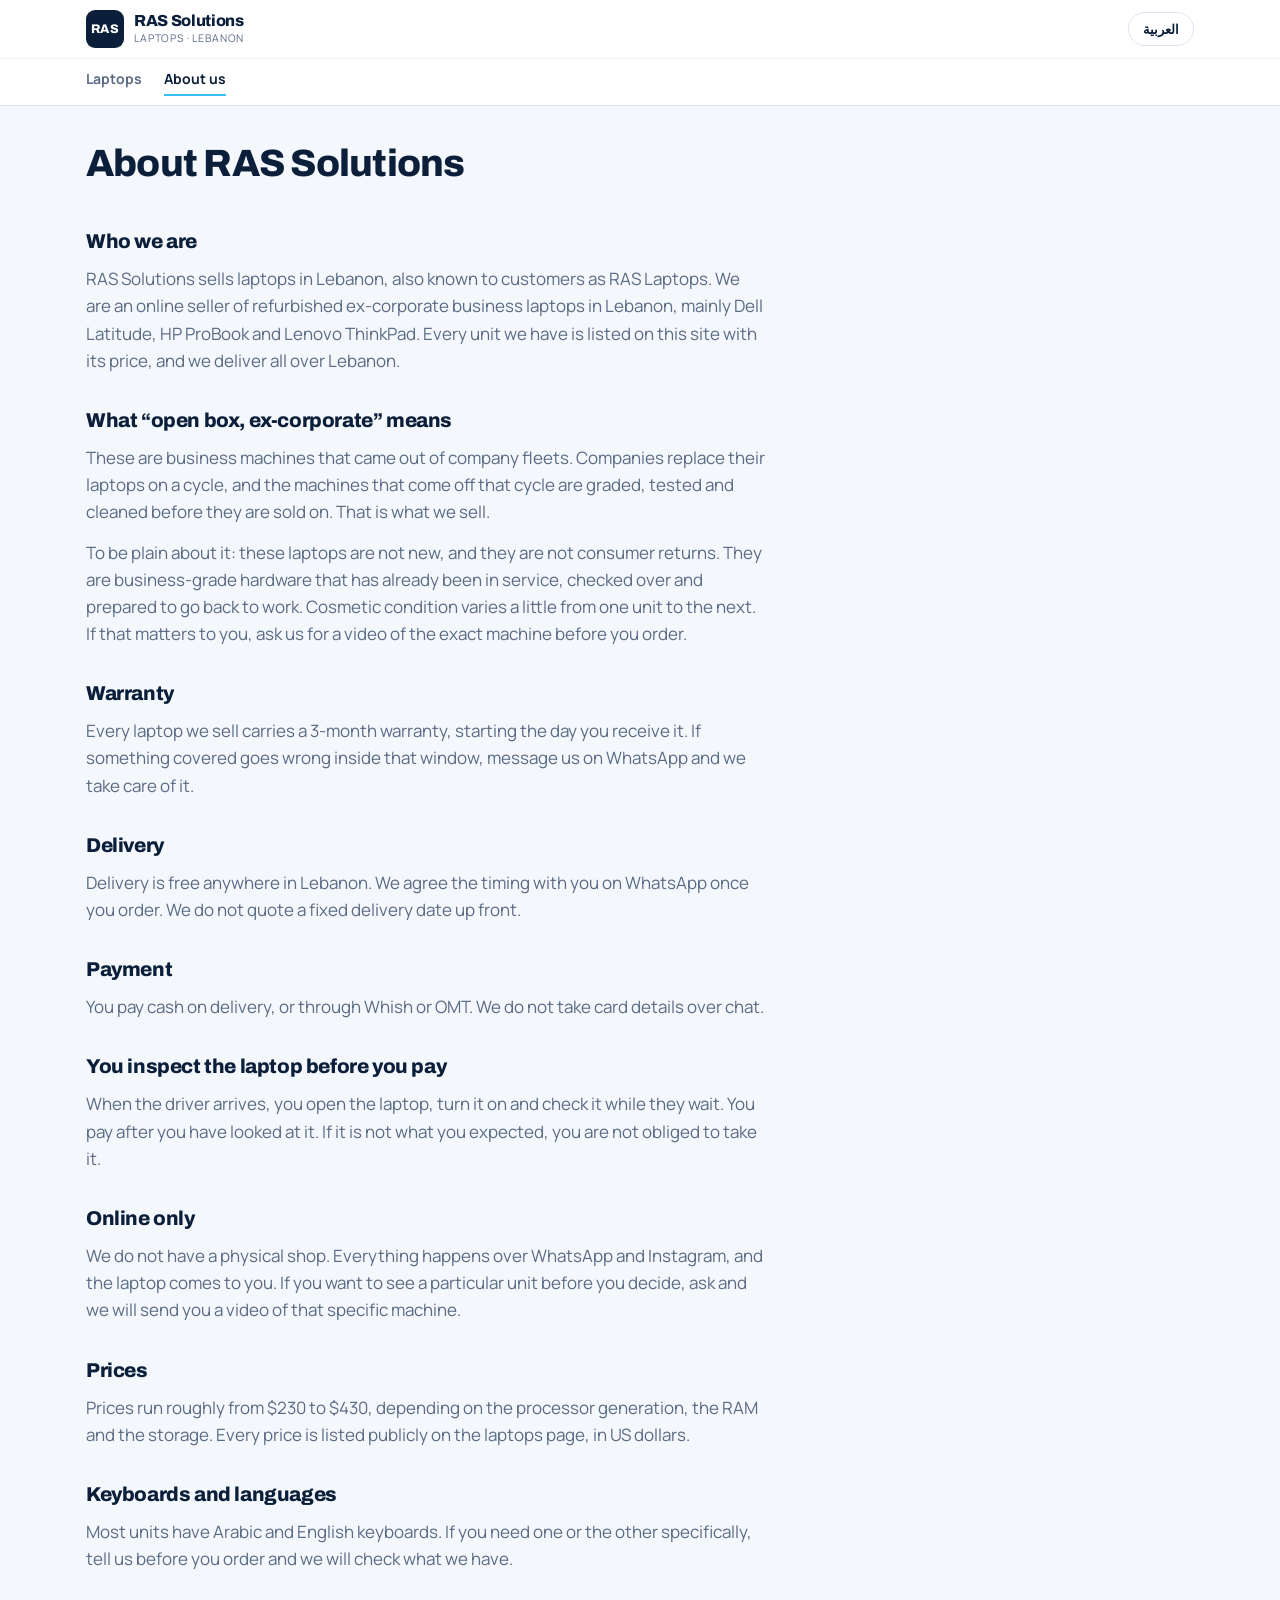
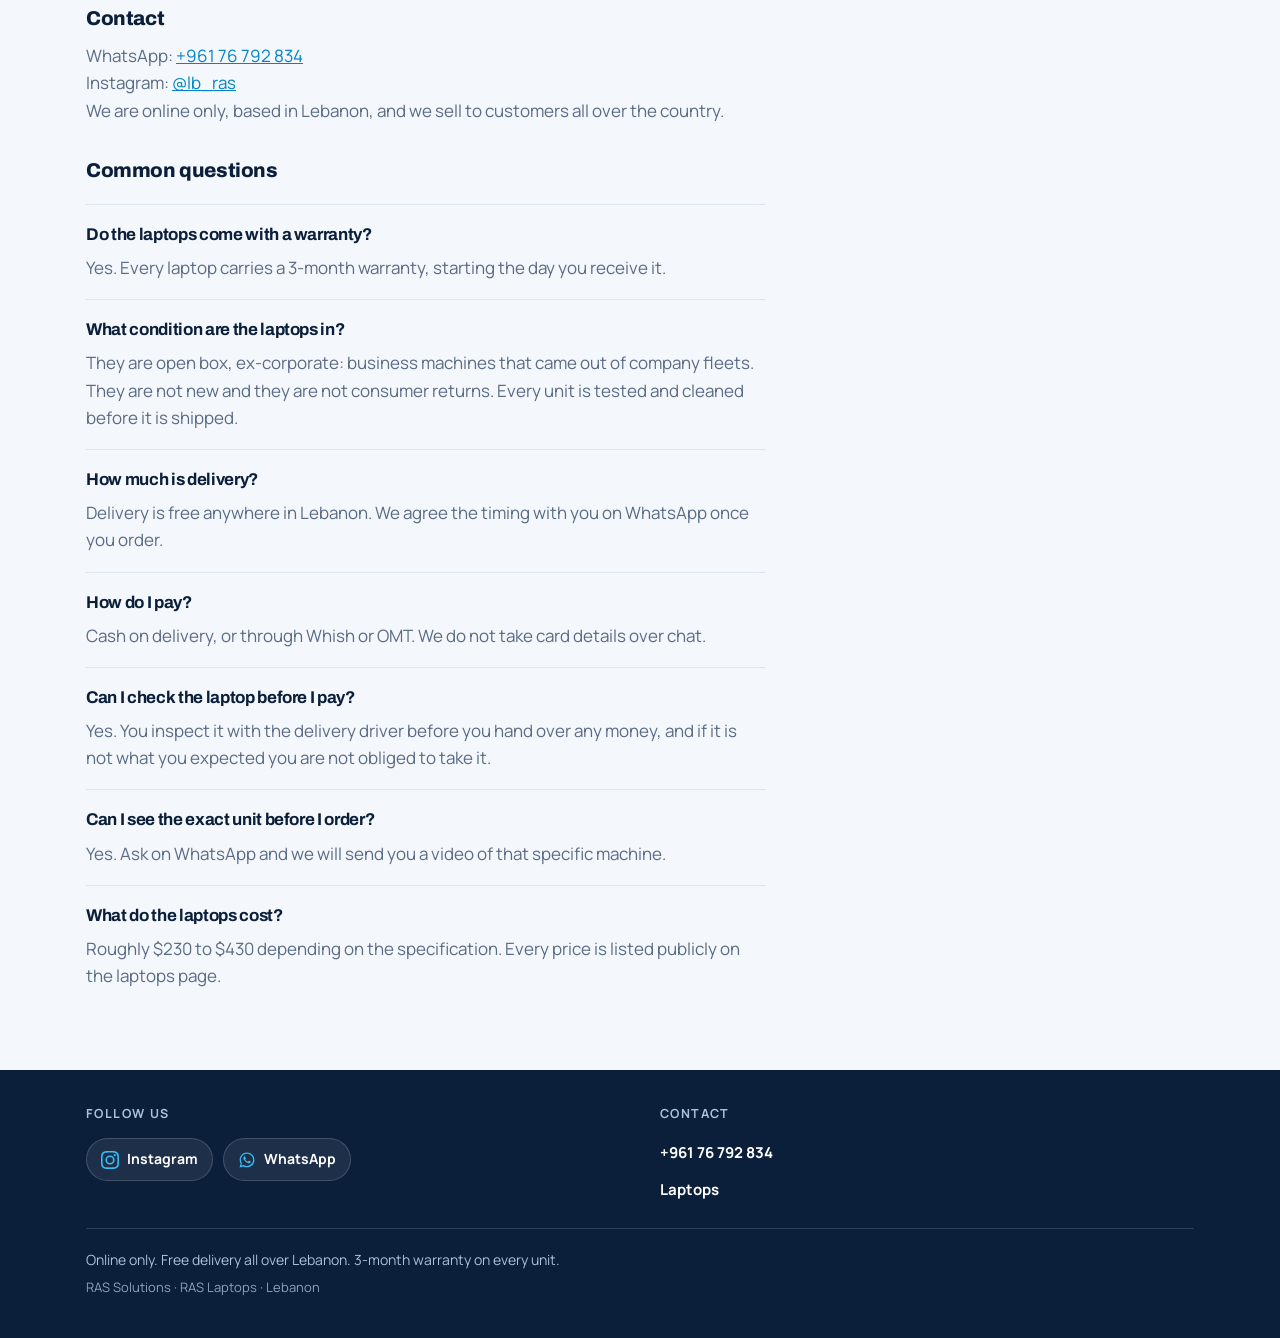
==== about.html @ 00bb6f60 "Add RAS Solutions static site Static product site for RAS Solutions, a refurbished ex-corporate busi" ====
<!DOCTYPE html>
<html lang="en" dir="ltr">
<head>
<meta charset="utf-8">
<meta name="viewport" content="width=device-width, initial-scale=1">

<title>About RAS Solutions — who we are, warranty, delivery and payment</title>
<meta name="description" content="RAS Solutions is an online seller of open box, ex-corporate business laptops in Lebanon — Dell Latitude, HP ProBook, Lenovo ThinkPad. 3-month warranty, free delivery all over Lebanon, cash on delivery or Whish / OMT, and you inspect the laptop with the driver before you pay.">

<link rel="canonical" href="https://raslaptops.com/about.html">
<meta name="theme-color" content="#0B1F3A">
<link rel="icon" href="images/favicon.svg" type="image/svg+xml">
<link rel="apple-touch-icon" href="images/logo.png">

<meta property="og:type" content="article">
<meta property="og:site_name" content="RAS Solutions">
<meta property="og:locale" content="en_US">
<meta property="og:locale:alternate" content="ar_LB">
<meta property="og:url" content="https://raslaptops.com/about.html">
<meta property="og:title" content="About RAS Solutions — who we are, warranty, delivery and payment">
<meta property="og:description" content="Online seller of open box, ex-corporate business laptops in Lebanon. 3-month warranty, free delivery, cash on delivery or Whish / OMT, and you inspect the laptop before you pay.">
<meta property="og:image" content="https://raslaptops.com/images/og-cover.png">
<meta property="og:image:width" content="1200">
<meta property="og:image:height" content="630">
<meta name="twitter:card" content="summary_large_image">
<meta name="twitter:title" content="About RAS Solutions — who we are, warranty, delivery and payment">
<meta name="twitter:description" content="Online seller of open box, ex-corporate business laptops in Lebanon. 3-month warranty, free delivery, cash on delivery or Whish / OMT.">
<meta name="twitter:image" content="https://raslaptops.com/images/og-cover.png">

<link rel="preconnect" href="https://fonts.googleapis.com">
<link rel="preconnect" href="https://fonts.gstatic.com" crossorigin>
<link rel="stylesheet" href="https://fonts.googleapis.com/css2?family=Archivo:wght@700;800&family=Manrope:wght@400;500;600;700;800&family=Noto+Sans+Arabic:wght@400;500;700;800&display=swap">

<link rel="stylesheet" href="style.css">
</head>
<body>

<a class="skip" href="#main">Skip to the text</a>

<header class="site-header">
  <div class="wrap header-row">

    <a class="brand" href="index.html">
      <span class="brand-mark" aria-hidden="true">RAS</span>
      <span class="brand-text">
        <strong>RAS Solutions</strong>
        <small>Laptops · Lebanon</small>
      </span>
    </a>

    <div class="header-actions">
      <button type="button" class="lang-btn" data-lang-toggle
              data-i18n="toggleLabel" data-i18n-aria="toggleAria"
              aria-label="Switch the site to Arabic">العربية</button>

    </div>
  </div>

  <nav class="site-nav" aria-label="Main">
    <div class="wrap nav-row">
      <a href="index.html" data-i18n="navProducts">Laptops</a>
      <a href="about.html" class="is-current" data-i18n="navAbout">About us</a>
    </div>
  </nav>
</header>

<main class="wrap" id="main">

  <h1 class="page-title" data-i18n="aboutTitle">About RAS Solutions</h1>

  <!-- ===================== ENGLISH ===================== -->
  <article class="prose" data-lang-block="en" lang="en" dir="ltr">

    <h2>Who we are</h2>
    <p>RAS Solutions sells laptops in Lebanon, also known to customers as RAS Laptops. We are an online seller of refurbished ex-corporate business laptops in Lebanon, mainly Dell Latitude, HP ProBook and Lenovo ThinkPad. Every unit we have is listed on this site with its price, and we deliver all over Lebanon.</p>

    <h2>What &ldquo;open box, ex-corporate&rdquo; means</h2>
    <p>These are business machines that came out of company fleets. Companies replace their laptops on a cycle, and the machines that come off that cycle are graded, tested and cleaned before they are sold on. That is what we sell.</p>
    <p>To be plain about it: these laptops are not new, and they are not consumer returns. They are business-grade hardware that has already been in service, checked over and prepared to go back to work. Cosmetic condition varies a little from one unit to the next. If that matters to you, ask us for a video of the exact machine before you order.</p>

    <h2>Warranty</h2>
    <p>Every laptop we sell carries a 3-month warranty, starting the day you receive it. If something covered goes wrong inside that window, message us on WhatsApp and we take care of it.</p>

    <h2>Delivery</h2>
    <p>Delivery is free anywhere in Lebanon. We agree the timing with you on WhatsApp once you order. We do not quote a fixed delivery date up front.</p>

    <h2>Payment</h2>
    <p>You pay cash on delivery, or through Whish or OMT. We do not take card details over chat.</p>

    <h2>You inspect the laptop before you pay</h2>
    <p>When the driver arrives, you open the laptop, turn it on and check it while they wait. You pay after you have looked at it. If it is not what you expected, you are not obliged to take it.</p>

    <h2>Online only</h2>
    <p>We do not have a physical shop. Everything happens over WhatsApp and Instagram, and the laptop comes to you. If you want to see a particular unit before you decide, ask and we will send you a video of that specific machine.</p>

    <h2>Prices</h2>
    <p>Prices run roughly from $230 to $430, depending on the processor generation, the RAM and the storage. Every price is listed publicly on the laptops page, in US dollars.</p>

    <h2>Keyboards and languages</h2>
    <p>Most units have Arabic and English keyboards. If you need one or the other specifically, tell us before you order and we will check what we have.</p>

    <h2>Contact</h2>
    <p>WhatsApp: <a href="https://wa.me/96176792834" target="_blank" rel="noopener">+961 76 792 834</a><br>
       Instagram: <a href="https://www.instagram.com/lb_ras/" target="_blank" rel="noopener">@lb_ras</a><br>
       We are online only, based in Lebanon, and we sell to customers all over the country.</p>

    <h2 id="faq">Common questions</h2>
    <div id="faq-en">

      <div class="faq-item">
        <h3 class="faq-q">Do the laptops come with a warranty?</h3>
        <p class="faq-a">Yes. Every laptop carries a 3-month warranty, starting the day you receive it.</p>
      </div>

      <div class="faq-item">
        <h3 class="faq-q">What condition are the laptops in?</h3>
        <p class="faq-a">They are open box, ex-corporate: business machines that came out of company fleets. They are not new and they are not consumer returns. Every unit is tested and cleaned before it is shipped.</p>
      </div>

      <div class="faq-item">
        <h3 class="faq-q">How much is delivery?</h3>
        <p class="faq-a">Delivery is free anywhere in Lebanon. We agree the timing with you on WhatsApp once you order.</p>
      </div>

      <div class="faq-item">
        <h3 class="faq-q">How do I pay?</h3>
        <p class="faq-a">Cash on delivery, or through Whish or OMT. We do not take card details over chat.</p>
      </div>

      <div class="faq-item">
        <h3 class="faq-q">Can I check the laptop before I pay?</h3>
        <p class="faq-a">Yes. You inspect it with the delivery driver before you hand over any money, and if it is not what you expected you are not obliged to take it.</p>
      </div>

      <div class="faq-item">
        <h3 class="faq-q">Can I see the exact unit before I order?</h3>
        <p class="faq-a">Yes. Ask on WhatsApp and we will send you a video of that specific machine.</p>
      </div>

      <div class="faq-item">
        <h3 class="faq-q">What do the laptops cost?</h3>
        <p class="faq-a">Roughly $230 to $430 depending on the specification. Every price is listed publicly on the laptops page.</p>
      </div>

    </div>
  </article>

  <!-- ===================== ARABIC (Lebanese) ===================== -->
  <article class="prose" data-lang-block="ar" lang="ar" dir="rtl" hidden>

    <h2>مين نحنا</h2>
    <p>RAS Solutions منبيع لابتوبات بلبنان، وناس كتير بتعرفنا بـ RAS Laptops. نحنا منبيع أونلاين لابتوبات أوبن بوكس جايي من شركات، بلبنان، وأغلبها Dell Latitude و HP ProBook و Lenovo ThinkPad. كل جهاز عنا منزّلينه عالموقع مع سعره، ومنوصّل لكل لبنان.</p>

    <h2>شو يعني «أوبن بوكس، جايي من شركات»</h2>
    <p>هيدي أجهزة شغل كانت بأساطيل شركات وطلعت من الخدمة لما الشركة بدّلت أجهزتها. الأجهزة اللي بتطلع من هالدورة بتنفحص وبتنضّف قبل ما تنباع مرة تانية. هيدا اللي منبيعه.</p>
    <p>ولنكون واضحين: هيدي اللابتوبات مش جديدة، ومش مرجّعات زباين. هيي أجهزة درجة شركات اشتغلت قبل، وانفحصت وانحضّرت ترجع تشتغل. الشكل الخارجي بيفرق شوي من جهاز لجهاز. إذا هيدا الشي بيفرق معك، اطلب منّا فيديو للجهاز بالذات قبل ما تطلب.</p>

    <h2>الكفالة</h2>
    <p>كل لابتوب منبيعه عليه كفالة 3 شهور، بتبلّش من نهار ما بتستلمه. إذا صار شي مشمول بالكفالة خلال هالفترة، راسلنا عالواتساب ومنتدبّرها.</p>

    <h2>التوصيل</h2>
    <p>التوصيل مجاني لكل لبنان. منتّفق معك عالوقت عالواتساب بعد ما تطلب. ما منحدّد تاريخ توصيل ثابت من الأول.</p>

    <h2>الدفع</h2>
    <p>بتدفع كاش عند الاستلام، أو عن طريق Whish أو OMT. ما مناخد معلومات كرت عالشات.</p>

    <h2>بتفتّش عاللابتوب قبل ما تدفع</h2>
    <p>لما يوصل الدرايفر، بتفتح اللابتوب، بتشغّله وبتفتّش عليه وهوّي مستني. بتدفع بعد ما تشوفه. وإذا مش متل ما توقّعت، مش مجبور تاخدو.</p>

    <h2>أونلاين بس</h2>
    <p>ما عنا محل. كل شي بيصير عالواتساب وإنستغرام، واللابتوب بيوصلك لعندك. إذا بدك تشوف جهاز معيّن قبل ما تقرّر، اطلب ومنبعتلك فيديو لهيدا الجهاز بالذات.</p>

    <h2>الأسعار</h2>
    <p>الأسعار بتتراوح تقريباً بين 230$ و 430$، حسب جيل المعالج والرام والستوريج. كل سعر منشور عالموقع بصفحة اللابتوبات، بالدولار الأميركي.</p>

    <h2>الكيبورد واللغات</h2>
    <p>أغلب الأجهزة كيبوردها عربي وإنكليزي. إذا بدك وحدة منهن بالذات، قللنا قبل ما تطلب ومنشوف شو في عنا.</p>

    <h2>للتواصل</h2>
    <p>واتساب: <a href="https://wa.me/96176792834" target="_blank" rel="noopener" dir="ltr">+961 76 792 834</a><br>
       إنستغرام: <a href="https://www.instagram.com/lb_ras/" target="_blank" rel="noopener">@lb_ras</a><br>
       نحنا أونلاين بس، بلبنان، ومنبيع لكل المناطق.</p>

    <h2>أسئلة بتنسأل كتير</h2>
    <div>

      <div class="faq-item">
        <h3 class="faq-q">في كفالة عاللابتوبات؟</h3>
        <p class="faq-a">إي. كل لابتوب عليه كفالة 3 شهور من نهار ما بتستلمه.</p>
      </div>

      <div class="faq-item">
        <h3 class="faq-q">شو وضع اللابتوبات؟</h3>
        <p class="faq-a">أوبن بوكس، جايي من شركات: أجهزة شغل طلعت من أساطيل شركات. مش جديدة ومش مرجّعات زباين. كل جهاز منجرّبه ومننضّفه قبل ما نشحنه.</p>
      </div>

      <div class="faq-item">
        <h3 class="faq-q">قديش التوصيل؟</h3>
        <p class="faq-a">التوصيل مجاني لكل لبنان. منتّفق معك عالوقت عالواتساب لما تطلب.</p>
      </div>

      <div class="faq-item">
        <h3 class="faq-q">كيف بدفع؟</h3>
        <p class="faq-a">كاش عند الاستلام، أو Whish أو OMT. ما مناخد معلومات كرت عالشات.</p>
      </div>

      <div class="faq-item">
        <h3 class="faq-q">فيني فتّش عاللابتوب قبل ما ادفع؟</h3>
        <p class="faq-a">إي. بتفتّش عليه مع الدرايفر قبل ما تدفع، وإذا مش متل ما توقّعت مش مجبور تاخدو.</p>
      </div>

      <div class="faq-item">
        <h3 class="faq-q">فيني شوف الجهاز بالذات قبل ما اطلب؟</h3>
        <p class="faq-a">إي. اطلب عالواتساب ومنبعتلك فيديو لهيدا الجهاز.</p>
      </div>

      <div class="faq-item">
        <h3 class="faq-q">قديش الأسعار؟</h3>
        <p class="faq-a">تقريباً بين 230$ و 430$ حسب المواصفات، وكل سعر منشور عالموقع.</p>
      </div>

    </div>
  </article>

</main>

<footer class="site-footer">
  <div class="wrap">
    <div class="footer-cols">

      <div>
        <h2 data-i18n="followHeading">Follow us</h2>
        <div class="social-row" data-social></div>
      </div>

      <div>
        <h2 data-i18n="contactHeading">Contact</h2>
        <ul class="footer-links">
          <li><a data-wa-general target="_blank" rel="noopener"
                 href="https://wa.me/96176792834?text=Hi%2C%20I%27d%20like%20to%20see%20the%20laptops%20you%20have%20available"><span data-phone>+961 76 792 834</span></a></li>
          <li><a href="index.html" data-i18n="navProducts">Laptops</a></li>
        </ul>
      </div>

    </div>

    <p class="footer-note" data-i18n="footerNote">Online only. Free delivery all over Lebanon. 3-month warranty on every unit.</p>
    <p class="footer-legal">RAS Solutions · RAS Laptops · Lebanon</p>
  </div>
</footer>

<!-- sticky call to action, phones only -->
<div class="sticky-cta">
  <a class="btn btn-wa" data-wa-general target="_blank" rel="noopener" href="https://wa.me/96176792834?text=Hi%2C%20I%27d%20like%20to%20see%20the%20laptops%20you%20have%20available">
    <svg class="icon" viewBox="0 0 24 24" aria-hidden="true" focusable="false"><path fill="currentColor" d="M12.04 2C6.6 2 2.2 6.4 2.2 11.84c0 1.74.46 3.44 1.32 4.94L2 22l5.34-1.4a9.8 9.8 0 0 0 4.7 1.2h.01c5.43 0 9.84-4.4 9.84-9.84S17.47 2 12.04 2Zm0 17.96h-.01a8.2 8.2 0 0 1-4.16-1.14l-.3-.18-3.17.83.85-3.09-.2-.32a8.13 8.13 0 0 1-1.25-4.34c0-4.5 3.67-8.16 8.18-8.16 2.18 0 4.23.85 5.78 2.4a8.1 8.1 0 0 1 2.39 5.77c0 4.5-3.67 8.23-8.11 8.23Zm4.49-6.16c-.25-.13-1.45-.72-1.68-.8-.22-.08-.39-.12-.55.13-.16.24-.63.79-.77.95-.14.16-.28.19-.53.06-.24-.12-1.03-.38-1.97-1.21-.73-.65-1.22-1.45-1.36-1.7-.14-.24-.02-.37.11-.5.11-.11.25-.28.37-.43.12-.14.16-.24.25-.4.08-.17.04-.31-.02-.44-.06-.12-.55-1.33-.76-1.81-.2-.48-.4-.42-.55-.42l-.47-.01c-.16 0-.43.06-.65.31-.22.24-.85.83-.85 2.03s.87 2.35.99 2.51c.12.16 1.71 2.6 4.14 3.65.58.25 1.03.4 1.38.51.58.19 1.11.16 1.53.1.47-.07 1.45-.59 1.65-1.17.2-.57.2-1.06.14-1.16-.06-.1-.22-.16-.47-.29Z"/></svg>
    <span data-i18n="askOnWhatsapp">Ask on WhatsApp</span>
  </a>
</div>

<script src="app.js" defer></script>
</body>
</html>
---- style.css ----
/* =============================================================================
   RAS Solutions - style.css
   Mobile first. Navy / royal blue with cyan accents.

   Colour rules baked into this file:
     - cyan is for accents, icons, underlines and focus rings only. Cyan is
       never used for body text. Where a blue text link is needed, the darker
       --link (#0284C7) is used instead, which passes contrast on white.
     - red is only ever used for a low stock count. Nothing else is red.
     - the hero gradient is the only gradient on the site.
   ============================================================================= */

:root {
  --navy:#0B1F3A;  --royal:#1B4F9C;  --cyan:#38BDF8;  --alert:#E23B2E;
  --bg:#F4F7FB;  --surface:#FFFFFF;  --surface-2:#EDF2F9;  --border:#DDE5F0;
  --text:#0B1F3A;  --text-muted:#5A6B85;
  --on-dark:#FFFFFF;  --on-dark-muted:#A9C0DE;
  --primary:#1B4F9C;  --primary-hover:#153E7C;  --focus:#38BDF8;
  --whatsapp:#25D366;  --in-stock:#15803D;  --low-stock:#E23B2E;
  --hero:linear-gradient(135deg,#0B1F3A 0%,#1B4F9C 100%);

  /* the one accessible blue for text-sized links, since cyan fails on white */
  --link:#0284C7;

  --radius:12px;
  --radius-btn:8px;
  --shadow:0 1px 2px rgba(11,31,58,.06), 0 4px 12px rgba(11,31,58,.06);
  --shadow-lift:0 2px 4px rgba(11,31,58,.08), 0 12px 28px rgba(11,31,58,.10);

  --wrap:1140px;

  --font-head:'Archivo', 'Segoe UI', -apple-system, BlinkMacSystemFont, Arial, sans-serif;
  --font-body:'Manrope', 'Segoe UI', -apple-system, BlinkMacSystemFont, Arial, sans-serif;
  --font-ar:'Noto Sans Arabic', 'Segoe UI', Tahoma, 'Geeza Pro', sans-serif;
}

*, *::before, *::after { box-sizing: border-box; }

html { -webkit-text-size-adjust: 100%; }

body {
  margin: 0;
  background: var(--bg);
  color: var(--text);
  font-family: var(--font-body);
  font-size: 16px;
  line-height: 1.6;
  -webkit-font-smoothing: antialiased;
}

@media (min-width: 700px) { body { font-size: 17px; } }

/* Arabic: matched weights, and a face that renders Arabic properly. */
html[lang="ar"] body,
html[lang="ar"] .card-model,
html[lang="ar"] h1, html[lang="ar"] h2, html[lang="ar"] h3 {
  font-family: var(--font-ar);
}
html[lang="ar"] body { line-height: 1.75; }

h1, h2, h3, .card-model, .price, .brand-text strong {
  font-family: var(--font-head);
  font-weight: 800;
  letter-spacing: -0.02em;
}
html[lang="ar"] h1, html[lang="ar"] h2, html[lang="ar"] h3,
html[lang="ar"] .card-model { letter-spacing: 0; font-weight: 700; }

img { display: block; max-width: 100%; }

a { color: var(--link); }

/* the one focus ring, on everything interactive */
:focus-visible {
  outline: 2px solid var(--focus);
  outline-offset: 2px;
  border-radius: 4px;
}

.icon { width: 18px; height: 18px; flex: none; }

.wrap { width: 100%; max-width: var(--wrap); margin-inline: auto; padding-inline: 16px; }

.skip {
  position: absolute; inset-inline-start: -9999px; top: 0; z-index: 60;
  background: var(--navy); color: var(--on-dark); padding: 10px 14px;
  text-decoration: none; border-radius: 0 0 8px 8px;
}
.skip:focus { inset-inline-start: 0; }

/* ---------- header ---------------------------------------------------- */

.site-header {
  position: sticky; top: 0; z-index: 30;
  background: rgba(255, 255, 255, 0.96);
  backdrop-filter: saturate(180%) blur(10px);
  border-bottom: 1px solid var(--border);
}

.header-row { display: flex; align-items: center; gap: 10px; padding-block: 10px; }

.brand {
  display: flex; align-items: center; gap: 10px;
  text-decoration: none; color: var(--text); margin-inline-end: auto;
}
.brand-mark {
  display: grid; place-items: center;
  width: 38px; height: 38px; border-radius: 9px;
  background: var(--navy); color: var(--on-dark);
  font-family: var(--font-head); font-size: 12.5px; font-weight: 800; letter-spacing: 0.04em;
}
.brand-text strong { display: block; font-size: 16px; line-height: 1.2; }
.brand-text small {
  display: block; font-size: 10.5px; color: var(--text-muted);
  letter-spacing: 0.08em; text-transform: uppercase; font-family: var(--font-body);
}

.header-actions { display: flex; align-items: center; gap: 8px; }

.lang-btn {
  background: var(--surface); border: 1px solid var(--border); color: var(--text);
  border-radius: 999px; padding: 7px 14px;
  font-family: var(--font-body); font-size: 13px; font-weight: 700; cursor: pointer;
  white-space: nowrap;
}
.lang-btn:hover { border-color: var(--royal); color: var(--royal); }

.site-nav { background: var(--surface); border-top: 1px solid var(--surface-2); }
.nav-row { display: flex; gap: 22px; padding-block: 9px; }
.site-nav a {
  color: var(--text-muted); text-decoration: none;
  font-size: 14px; font-weight: 700; padding-bottom: 4px;
  border-bottom: 2px solid transparent;
}
.site-nav a:hover { color: var(--royal); }
.site-nav a.is-current { color: var(--navy); border-bottom-color: var(--cyan); }

/* ---------- buttons --------------------------------------------------- */

.btn {
  display: inline-flex; align-items: center; justify-content: center; gap: 8px;
  padding: 12px 18px; border: 1px solid transparent; border-radius: var(--radius-btn);
  font-family: var(--font-body); font-size: 15px; font-weight: 700;
  text-decoration: none; cursor: pointer; white-space: nowrap;
  transition: background-color .15s ease, border-color .15s ease, color .15s ease;
}

.btn-primary { background: var(--primary); color: var(--on-dark); }
.btn-primary:hover { background: var(--primary-hover); }

.btn-wa { background: var(--whatsapp); color: #FFFFFF; }
.btn-wa:hover { background: #1EBE5B; }

.btn-ghost { background: var(--surface); border-color: var(--border); color: var(--text); }
.btn-ghost:hover { border-color: var(--royal); color: var(--royal); }

.btn-sm { padding: 8px 13px; font-size: 13.5px; border-radius: 999px; }

/* on the dark hero */
.btn-onhero { background: var(--surface); color: var(--navy); }
.btn-onhero:hover { background: var(--surface-2); }

/* ---------- hero ------------------------------------------------------ */

.hero {
  background: var(--hero);
  color: var(--on-dark);
  padding-block: 34px 38px;
}
.hero-inner { max-width: 62ch; }

.hero-eyebrow {
  margin: 0 0 10px;
  font-family: var(--font-body);
  font-size: 12px; font-weight: 700; letter-spacing: 0.12em; text-transform: uppercase;
  color: var(--cyan);
}
html[lang="ar"] .hero-eyebrow { text-transform: none; letter-spacing: 0.04em; font-size: 13px; }

.hero h1 {
  margin: 0 0 12px;
  font-size: clamp(28px, 7vw, 44px); line-height: 1.14;
  color: var(--on-dark);
}
.hero-text { margin: 0 0 20px; color: var(--on-dark-muted); font-size: 16.5px; }

.hero-actions { display: flex; flex-wrap: wrap; gap: 10px; margin-bottom: 22px; }

.trust { list-style: none; margin: 0; padding: 0; display: flex; flex-wrap: wrap; gap: 8px; }
.trust li {
  display: inline-flex; align-items: center;
  font-size: 13px; font-weight: 600; color: var(--on-dark);
  background: rgba(255, 255, 255, 0.10);
  border: 1px solid rgba(255, 255, 255, 0.18);
  border-radius: 999px; padding: 6px 13px;
}
.trust li::before {
  content: ""; width: 5px; height: 5px; border-radius: 50%;
  background: var(--cyan); margin-inline-end: 8px;
}

/* ---------- category chips -------------------------------------------- */

.filters {
  display: flex; gap: 8px; overflow-x: auto; padding-block: 18px 4px;
  scrollbar-width: none; -webkit-overflow-scrolling: touch;
}
.filters::-webkit-scrollbar { display: none; }

.chip {
  flex: none;
  background: var(--surface); border: 1px solid var(--border); color: var(--text-muted);
  border-radius: 999px; padding: 8px 15px;
  font-family: var(--font-body); font-size: 13.5px; font-weight: 700;
  cursor: pointer; white-space: nowrap;
  transition: background-color .15s ease, border-color .15s ease, color .15s ease;
}
.chip:hover { border-color: var(--royal); color: var(--royal); }
.chip.is-on { background: var(--navy); border-color: var(--navy); color: var(--on-dark); }

/* ---------- sections and grid ----------------------------------------- */

main { padding-bottom: 40px; }

.group { margin-block: 22px 34px; }
.group-title {
  margin: 0 0 16px; padding-bottom: 10px;
  border-bottom: 1px solid var(--border);
  font-size: 20px; color: var(--navy);
}

.grid { display: grid; gap: 14px; grid-template-columns: 1fr; }
@media (min-width: 600px) { .grid { grid-template-columns: repeat(2, 1fr); gap: 18px; } }
@media (min-width: 980px) { .grid { grid-template-columns: repeat(3, 1fr); gap: 20px; } }

/* ---------- product card ---------------------------------------------- */

.card {
  display: flex; flex-direction: column;
  background: var(--surface);
  border: 1px solid var(--border);
  border-radius: var(--radius);
  box-shadow: var(--shadow);
  overflow: hidden;
  transition: box-shadow .18s ease, transform .18s ease;
}
@media (hover: hover) {
  .card:hover { transform: translateY(-2px); box-shadow: var(--shadow-lift); }
}

.card-photo { position: relative; aspect-ratio: 4 / 3; background: var(--surface-2); }
.card-photo img { width: 100%; height: 100%; object-fit: contain; padding: 12px; }

/* stock badge, top-right of the card */
.stock {
  position: absolute; inset-block-start: 10px; inset-inline-end: 10px;
  font-family: var(--font-body); font-size: 12px; font-weight: 700; line-height: 1.3;
  padding: 5px 10px; border-radius: 999px;
}
.stock-low { background: var(--low-stock); color: #FFFFFF; }
.stock-in  { background: rgba(255, 255, 255, 0.92); color: var(--in-stock); }

.card-body { display: flex; flex-direction: column; flex: 1; padding: 15px 16px 16px; }

.card-model { margin: 0 0 4px; font-size: 17px; color: var(--navy); }
.card-spec {
  margin: 0; font-size: 14px; color: var(--text-muted);
  font-variant-numeric: tabular-nums;
}

.card-tags { display: flex; flex-wrap: wrap; gap: 6px; margin: 10px 0 0; }
.tag {
  font-size: 12px; font-weight: 600; color: var(--text-muted);
  background: var(--surface-2); border-radius: 6px; padding: 4px 9px;
}
.tag-touch { color: var(--royal); }

/* price: the loudest thing on the card after the photo */
.price {
  margin: 14px 0 14px; line-height: 1;
  font-size: 28px; color: var(--navy);
  font-variant-numeric: tabular-nums;
}

.card .btn-wa { margin-top: auto; width: 100%; }

/* Latin model names, Latin specs and prices are marked dir="ltr" in the markup
   so the slashes and the numbers do not get shuffled on the Arabic page, while
   an Arabic spec from the sheet is marked dir="rtl". Either way the text lines
   up with the side the page reads from, so the card never looks broken. */
html[dir="rtl"] .card-model,
html[dir="rtl"] .card-spec,
html[dir="rtl"] .price { text-align: right; }

/* ---------- states ---------------------------------------------------- */

.state { padding-block: 30px; color: var(--text-muted); font-size: 15px; }

.notice {
  max-width: 640px; margin-block: 24px 40px; padding: 24px 20px;
  background: var(--surface); border: 1px solid var(--border);
  border-radius: var(--radius); box-shadow: var(--shadow);
}
.notice h2 { margin: 0 0 8px; font-size: 20px; color: var(--navy); }
.notice p { margin: 0 0 16px; color: var(--text-muted); }
.notice-actions { display: flex; flex-wrap: wrap; gap: 10px; margin: 0; }

/* ---------- about page prose ------------------------------------------ */

.page-title { margin-block: 28px 4px; font-size: clamp(27px, 6.4vw, 38px); color: var(--navy); }

.prose { max-width: 68ch; padding-bottom: 28px; }
.prose h2 { margin: 30px 0 8px; font-size: 20px; color: var(--navy); }
.prose h3 { margin: 0 0 6px; font-size: 17px; font-weight: 700; color: var(--navy); }
.prose p  { margin: 0 0 13px; color: var(--text-muted); }
.prose a  { color: var(--link); }

.faq-item { margin-top: 18px; padding-top: 16px; border-top: 1px solid var(--border); }

/* ---------- footer ---------------------------------------------------- */

.site-footer {
  background: var(--navy); color: var(--on-dark);
  padding-block: 34px 40px;
}
.site-footer h2 {
  margin: 0 0 14px; font-size: 12.5px; font-weight: 700; color: var(--on-dark-muted);
  text-transform: uppercase; letter-spacing: 0.11em; font-family: var(--font-body);
}
html[lang="ar"] .site-footer h2 { text-transform: none; letter-spacing: 0; font-size: 14px; }

.footer-cols { display: grid; gap: 26px; grid-template-columns: 1fr; }
@media (min-width: 700px) { .footer-cols { grid-template-columns: 1fr 1fr; gap: 40px; } }

.social-row { display: flex; flex-wrap: wrap; gap: 10px; }
.social-link {
  display: inline-flex; align-items: center; gap: 8px;
  padding: 9px 14px; border-radius: 999px;
  background: rgba(255, 255, 255, 0.08);
  border: 1px solid rgba(255, 255, 255, 0.16);
  color: var(--on-dark); text-decoration: none;
  font-size: 14px; font-weight: 700;
}
.social-link:hover { background: rgba(255, 255, 255, 0.16); border-color: var(--cyan); }
.social-link .icon { color: var(--cyan); }

.footer-links { list-style: none; margin: 0; padding: 0; display: flex; flex-direction: column; gap: 9px; }
.footer-links a { color: var(--on-dark); text-decoration: none; font-weight: 700; font-size: 15px; }
.footer-links a:hover { color: var(--cyan); }

.footer-note {
  margin: 26px 0 6px; color: var(--on-dark-muted); font-size: 14px;
  border-top: 1px solid rgba(255, 255, 255, 0.14); padding-top: 20px;
}
.footer-legal { margin: 0; color: var(--on-dark-muted); font-size: 13px; opacity: .8; }

/* ---------- sticky WhatsApp bar, phones only -------------------------- */

.sticky-cta {
  position: fixed; inset-inline: 0; bottom: 0; z-index: 40;
  padding: 10px 16px calc(10px + env(safe-area-inset-bottom));
  background: rgba(255, 255, 255, 0.97);
  border-top: 1px solid var(--border);
  backdrop-filter: blur(10px);
}
.sticky-cta .btn { width: 100%; }

@media (min-width: 768px) { .sticky-cta { display: none; } }
@media (max-width: 767px) { body { padding-bottom: 78px; } }

@media (prefers-reduced-motion: reduce) {
  * { transition: none !important; animation: none !important; }
}
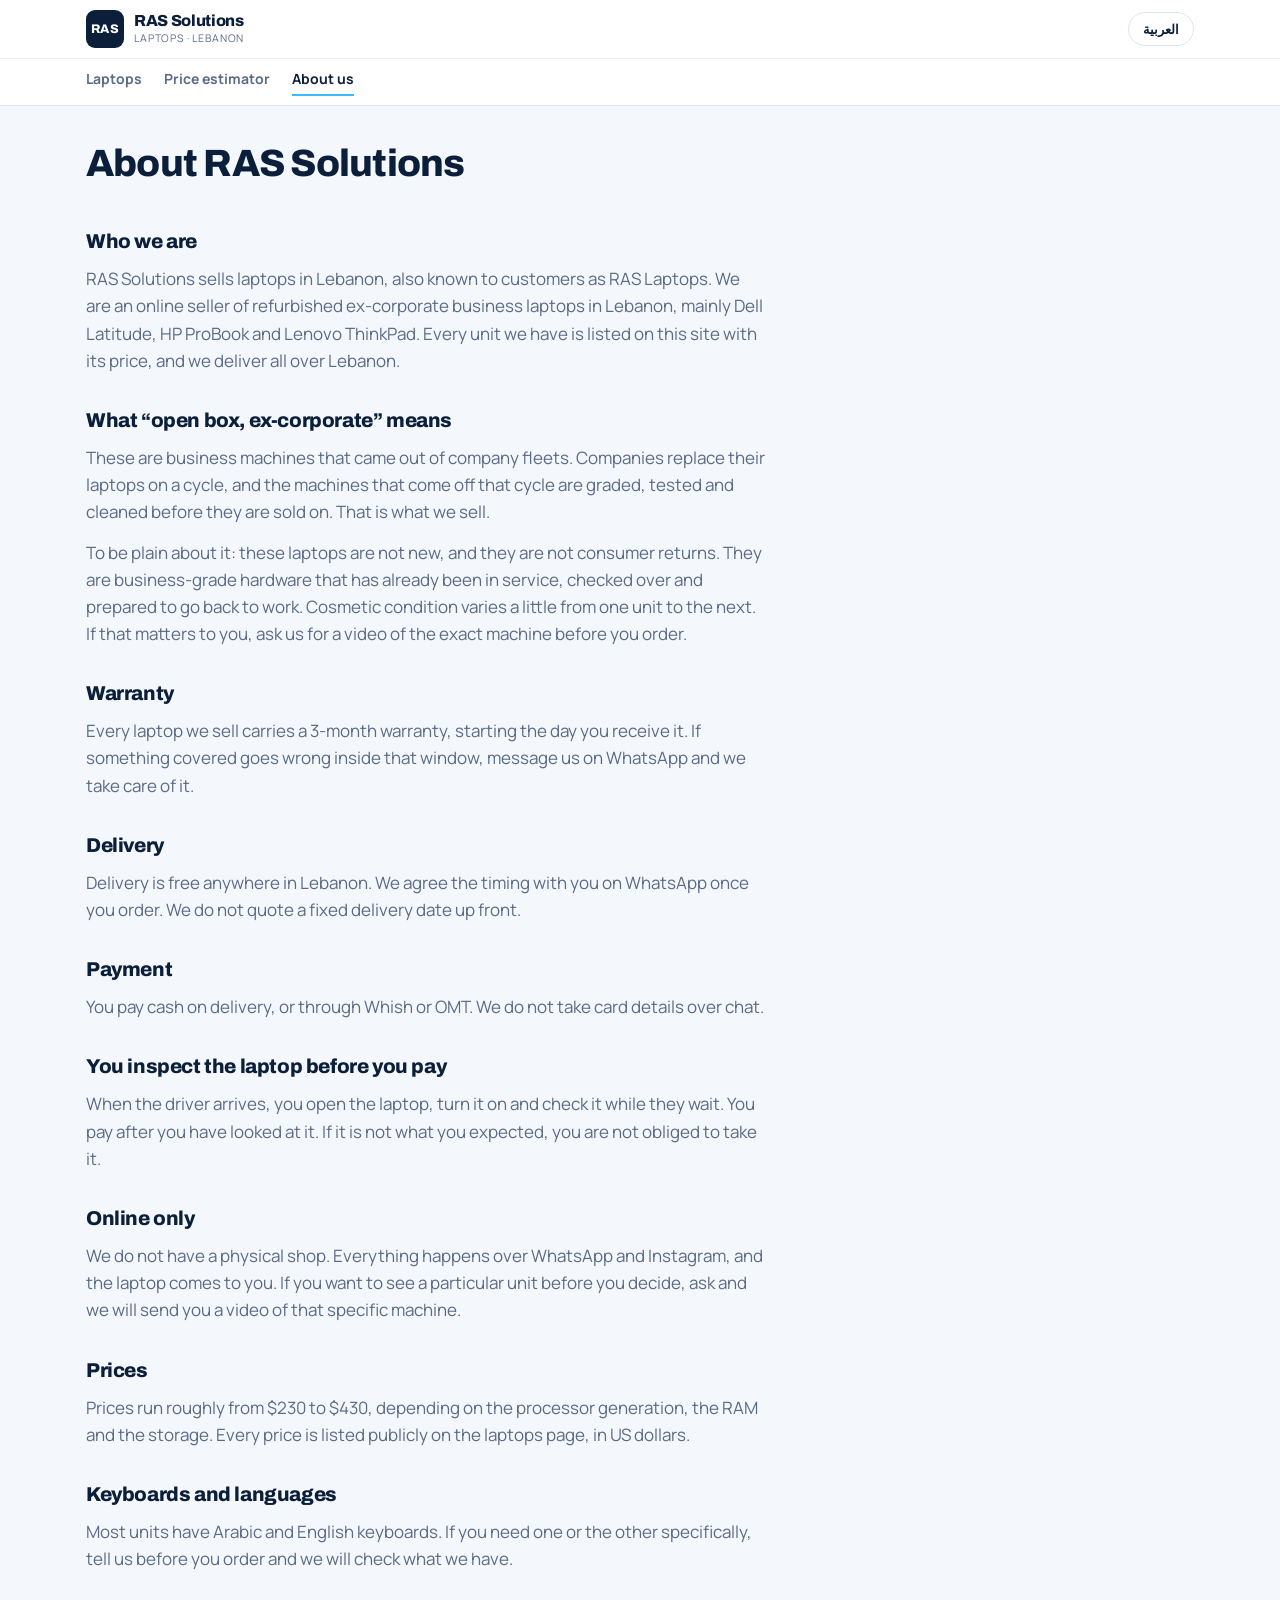
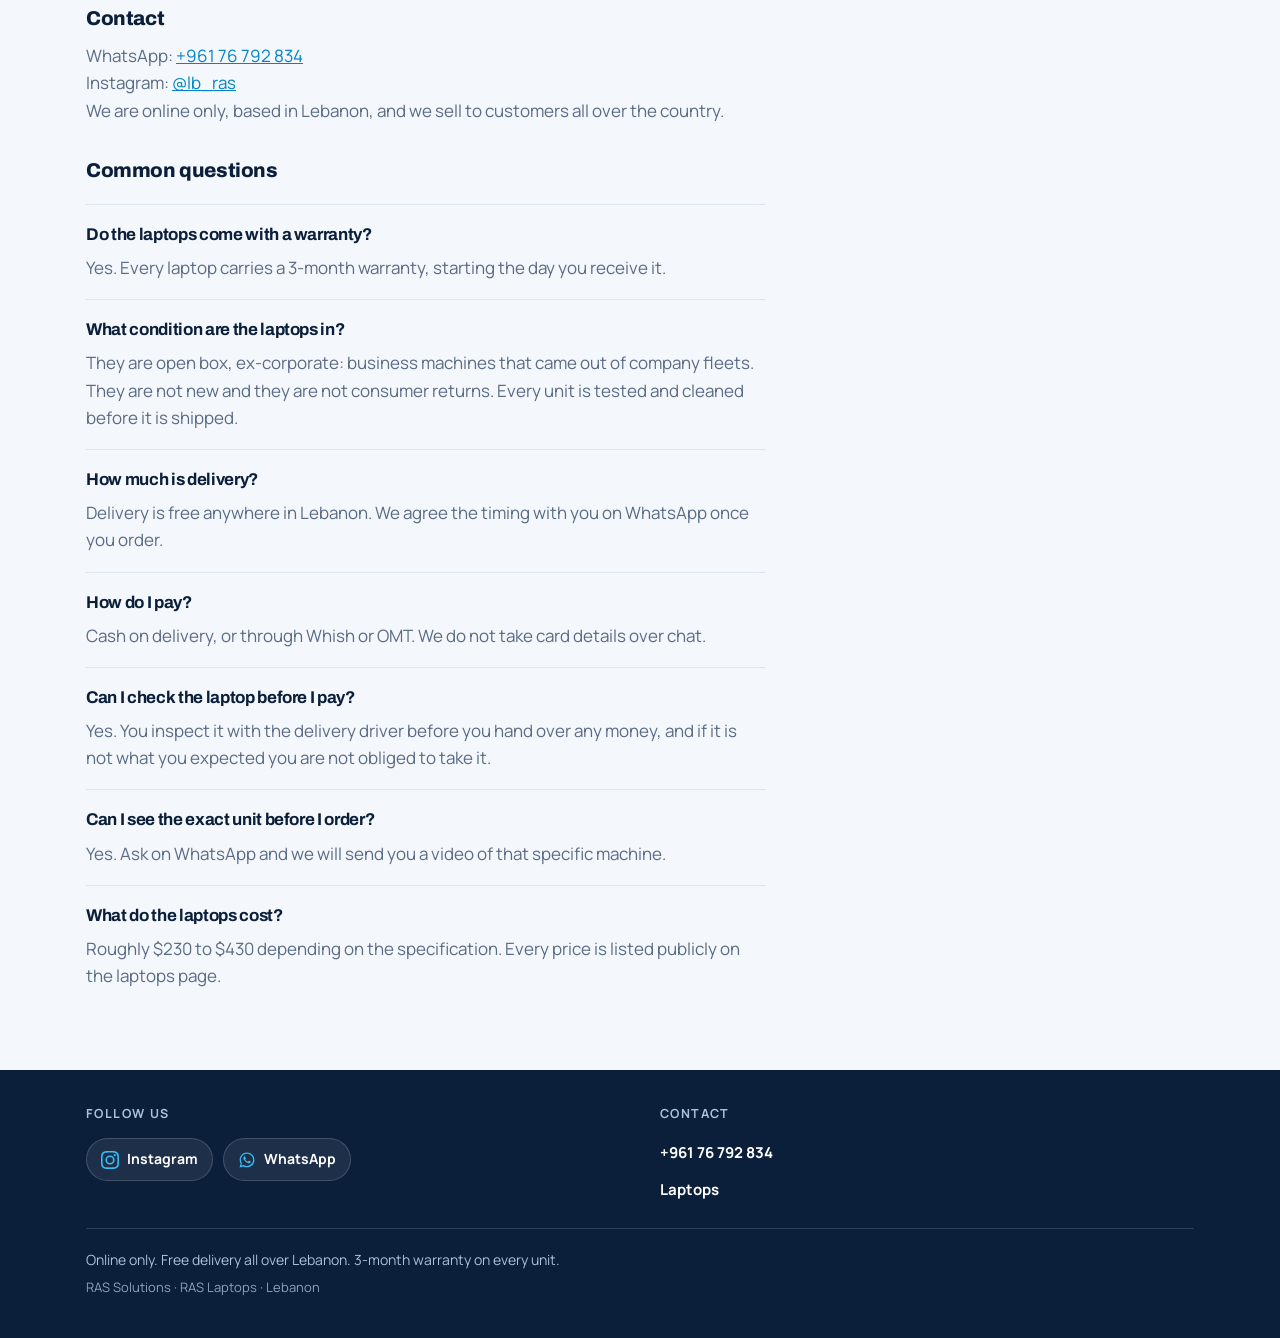
==== commit 33c684a4: "Add laptop price estimator A new page, estimate.html, that estimates what a visitor's own laptop is " ====
--- a/about.html
+++ b/about.html
@@ -7,7 +7,7 @@
 <title>About RAS Solutions — who we are, warranty, delivery and payment</title>
 <meta name="description" content="RAS Solutions is an online seller of open box, ex-corporate business laptops in Lebanon — Dell Latitude, HP ProBook, Lenovo ThinkPad. 3-month warranty, free delivery all over Lebanon, cash on delivery or Whish / OMT, and you inspect the laptop with the driver before you pay.">
 
-<link rel="canonical" href="https://raslaptops.com/about.html">
+<link rel="canonical" href="https://fryangotit.github.io/ras-laptops/about.html">
 <meta name="theme-color" content="#0B1F3A">
 <link rel="icon" href="images/favicon.svg" type="image/svg+xml">
 <link rel="apple-touch-icon" href="images/logo.png">
@@ -16,16 +16,16 @@
 <meta property="og:site_name" content="RAS Solutions">
 <meta property="og:locale" content="en_US">
 <meta property="og:locale:alternate" content="ar_LB">
-<meta property="og:url" content="https://raslaptops.com/about.html">
+<meta property="og:url" content="https://fryangotit.github.io/ras-laptops/about.html">
 <meta property="og:title" content="About RAS Solutions — who we are, warranty, delivery and payment">
 <meta property="og:description" content="Online seller of open box, ex-corporate business laptops in Lebanon. 3-month warranty, free delivery, cash on delivery or Whish / OMT, and you inspect the laptop before you pay.">
-<meta property="og:image" content="https://raslaptops.com/images/og-cover.png">
+<meta property="og:image" content="https://fryangotit.github.io/ras-laptops/images/og-cover.png">
 <meta property="og:image:width" content="1200">
 <meta property="og:image:height" content="630">
 <meta name="twitter:card" content="summary_large_image">
 <meta name="twitter:title" content="About RAS Solutions — who we are, warranty, delivery and payment">
 <meta name="twitter:description" content="Online seller of open box, ex-corporate business laptops in Lebanon. 3-month warranty, free delivery, cash on delivery or Whish / OMT.">
-<meta name="twitter:image" content="https://raslaptops.com/images/og-cover.png">
+<meta name="twitter:image" content="https://fryangotit.github.io/ras-laptops/images/og-cover.png">
 
 <link rel="preconnect" href="https://fonts.googleapis.com">
 <link rel="preconnect" href="https://fonts.gstatic.com" crossorigin>
@@ -59,6 +59,7 @@
   <nav class="site-nav" aria-label="Main">
     <div class="wrap nav-row">
       <a href="index.html" data-i18n="navProducts">Laptops</a>
+      <a href="estimate.html" data-i18n="navEstimate">Price estimator</a>
       <a href="about.html" class="is-current" data-i18n="navAbout">About us</a>
     </div>
   </nav>
--- a/style.css
+++ b/style.css
@@ -371,3 +371,103 @@
 @media (prefers-reduced-motion: reduce) {
   * { transition: none !important; animation: none !important; }
 }
+
+/* ---------- price estimator ------------------------------------------- */
+
+.page-intro {
+  max-width: 62ch; margin: 0 0 24px; color: var(--text-muted); font-size: 16.5px;
+}
+
+.est-layout { display: grid; gap: 20px; grid-template-columns: 1fr; align-items: start; }
+@media (min-width: 900px) {
+  .est-layout { grid-template-columns: 1fr 1fr; gap: 28px; }
+  .est-result { position: sticky; top: 118px; }
+}
+
+.est-form {
+  background: var(--surface); border: 1px solid var(--border);
+  border-radius: var(--radius); box-shadow: var(--shadow);
+  padding: 18px 18px 20px;
+}
+
+.field { margin: 0 0 15px; }
+.field label {
+  display: block; margin-bottom: 5px;
+  font-size: 13px; font-weight: 700; color: var(--text);
+}
+.field select {
+  width: 100%; padding: 11px 12px;
+  font-family: var(--font-body); font-size: 15px; color: var(--text);
+  background: var(--surface); border: 1px solid var(--border);
+  border-radius: var(--radius-btn);
+}
+.field select:hover { border-color: var(--royal); }
+
+.field-extras { border: 0; padding: 4px 0 0; margin: 4px 0 0; }
+.field-extras legend {
+  padding: 0; margin-bottom: 9px;
+  font-size: 13px; font-weight: 700; color: var(--text);
+}
+.checks { display: grid; gap: 8px; grid-template-columns: 1fr; }
+@media (min-width: 520px) { .checks { grid-template-columns: 1fr 1fr; } }
+
+.check {
+  display: flex; align-items: center; gap: 9px;
+  font-size: 14px; color: var(--text-muted); cursor: pointer;
+}
+.check input {
+  width: 17px; height: 17px; margin: 0; flex: none;
+  accent-color: var(--royal);
+}
+.check:hover { color: var(--text); }
+
+.est-result {
+  background: var(--surface); border: 1px solid var(--border);
+  border-radius: var(--radius); box-shadow: var(--shadow);
+  overflow: hidden;
+}
+
+.est-figure { padding: 20px 18px 18px; border-bottom: 1px solid var(--border); }
+.est-label {
+  margin: 0 0 6px; font-size: 12.5px; font-weight: 700; color: var(--text-muted);
+  text-transform: uppercase; letter-spacing: 0.09em;
+}
+html[lang="ar"] .est-label { text-transform: none; letter-spacing: 0; font-size: 14px; }
+
+.est-range {
+  margin: 0 0 12px; line-height: 1.05;
+  font-family: var(--font-head); font-weight: 800; letter-spacing: -0.02em;
+  font-size: clamp(30px, 8vw, 42px); color: var(--navy);
+  font-variant-numeric: tabular-nums;
+}
+.est-range span {
+  font-family: var(--font-body); font-size: 16px; font-weight: 600;
+  color: var(--text-muted); letter-spacing: 0; padding: 0 6px;
+}
+html[dir="rtl"] .est-range { text-align: right; }
+
+.est-note { margin: 0; font-size: 13.5px; line-height: 1.55; color: var(--text-muted); }
+
+.est-actions { display: flex; flex-wrap: wrap; gap: 10px; margin: 16px 0 0; }
+.est-actions .btn { flex: 1 1 auto; }
+
+.est-breakdown { padding: 16px 18px 18px; }
+.est-breakdown summary {
+  cursor: pointer; font-weight: 700; font-size: 14px; color: var(--navy);
+  margin-bottom: 12px;
+}
+
+.table-scroll { overflow-x: auto; margin-bottom: 14px; }
+.est-breakdown table { width: 100%; border-collapse: collapse; font-size: 13.5px; }
+.est-breakdown th {
+  text-align: start; padding: 7px 8px; border-bottom: 1px solid var(--border);
+  font-size: 11.5px; font-weight: 700; color: var(--text-muted);
+  text-transform: uppercase; letter-spacing: 0.07em; white-space: nowrap;
+}
+html[lang="ar"] .est-breakdown th { text-transform: none; letter-spacing: 0; font-size: 13px; }
+.est-breakdown td {
+  padding: 7px 8px; border-bottom: 1px solid var(--surface-2); color: var(--text-muted);
+}
+.est-breakdown td:first-child { color: var(--text); font-weight: 600; white-space: nowrap; }
+.est-breakdown .num { text-align: end; font-variant-numeric: tabular-nums; white-space: nowrap; }
+.est-breakdown .row-sum td { font-weight: 700; color: var(--navy); background: var(--surface-2); }
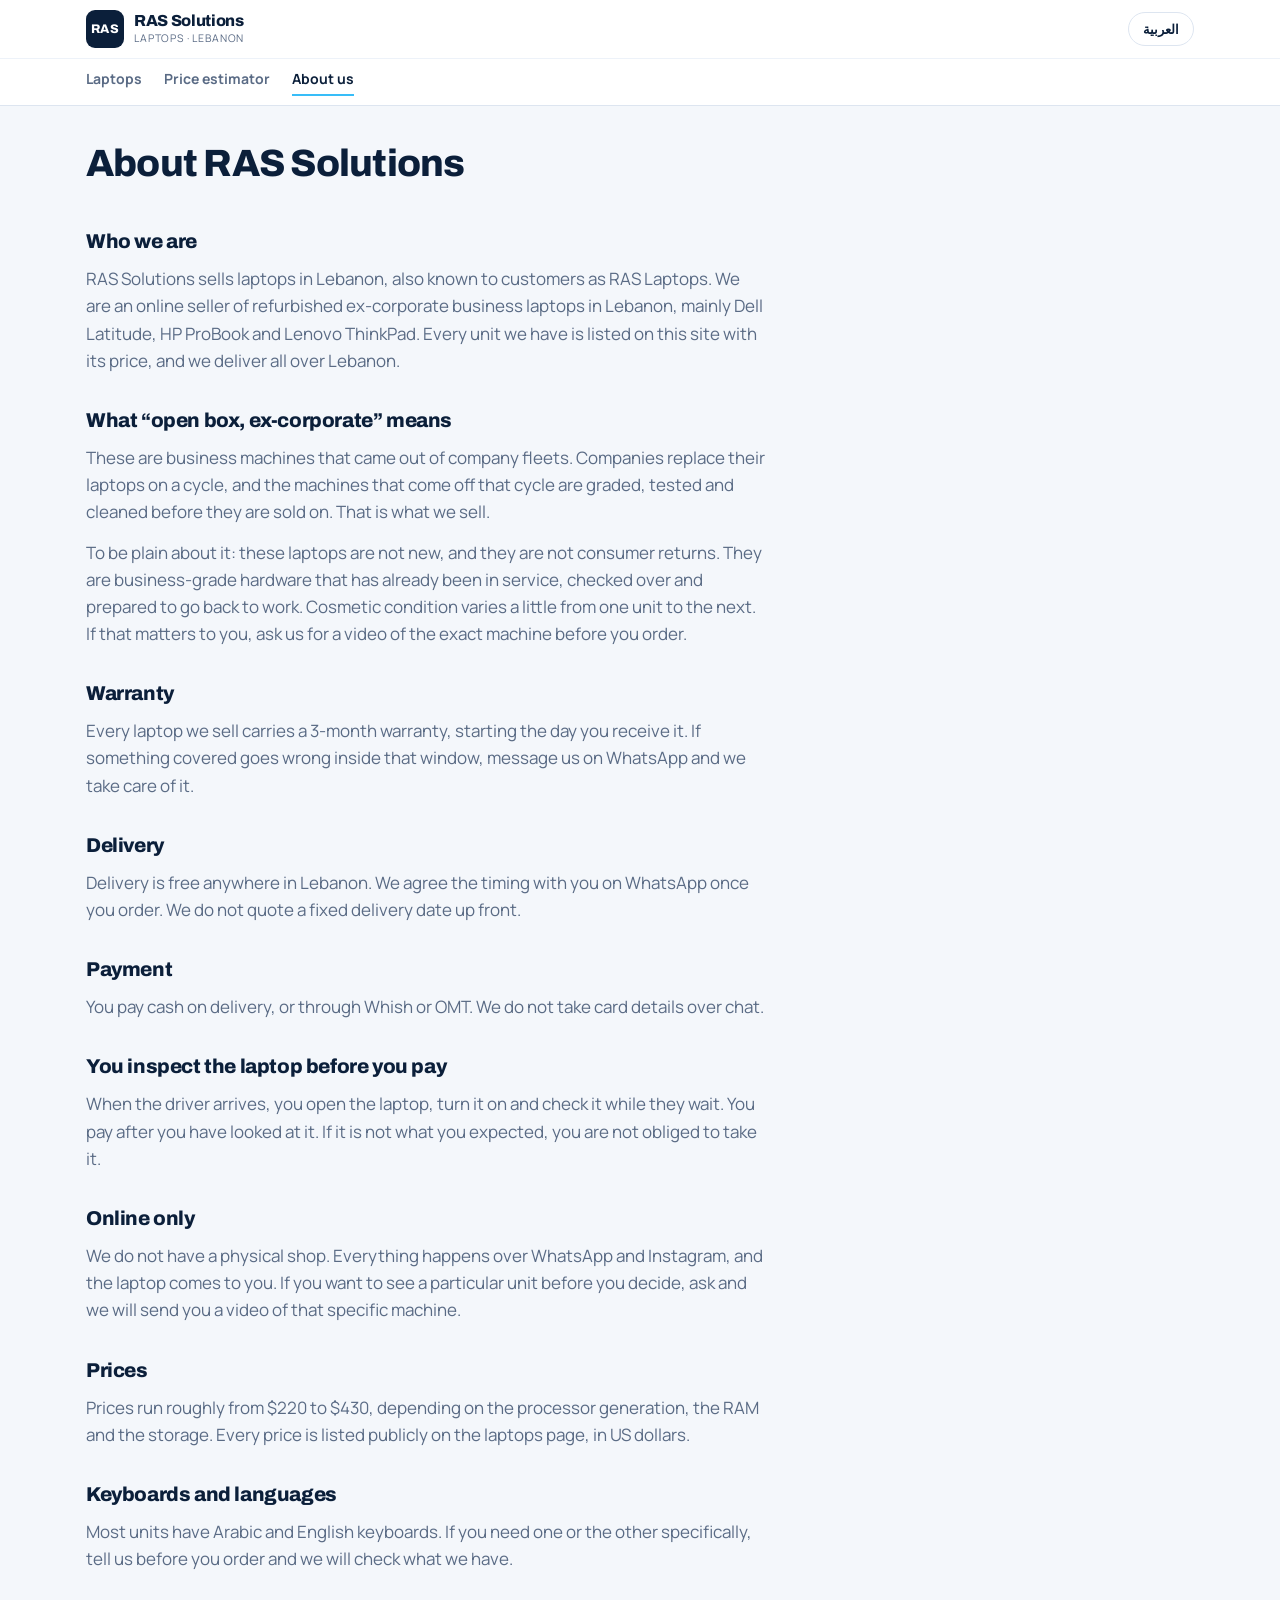
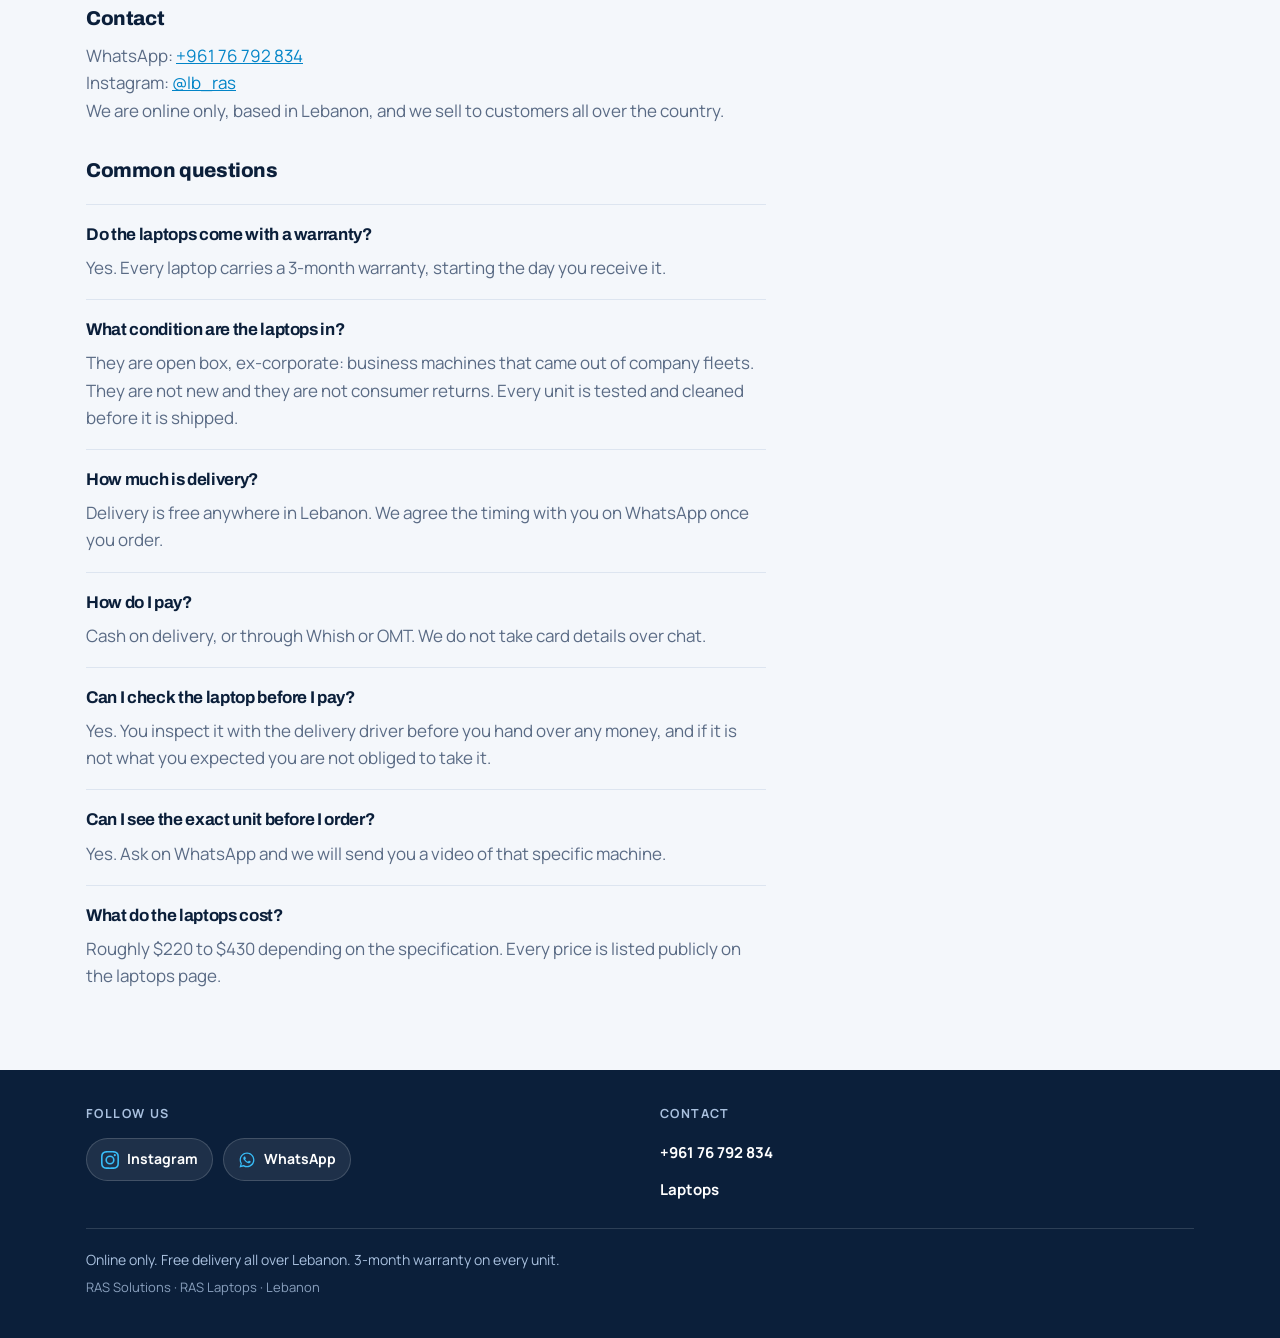
==== commit fdc74d55: "Correct the published price range to match the live sheet The sheet now starts at a $220 Latitude 74" ====
--- a/about.html
+++ b/about.html
@@ -40,7 +40,7 @@
 <header class="site-header">
   <div class="wrap header-row">
 
-    <a class="brand" href="index.html">
+    <a class="brand" href="index.html" data-brand>
       <span class="brand-mark" aria-hidden="true">RAS</span>
       <span class="brand-text">
         <strong>RAS Solutions</strong>
@@ -95,7 +95,7 @@
     <p>We do not have a physical shop. Everything happens over WhatsApp and Instagram, and the laptop comes to you. If you want to see a particular unit before you decide, ask and we will send you a video of that specific machine.</p>
 
     <h2>Prices</h2>
-    <p>Prices run roughly from $230 to $430, depending on the processor generation, the RAM and the storage. Every price is listed publicly on the laptops page, in US dollars.</p>
+    <p>Prices run roughly from $220 to $430, depending on the processor generation, the RAM and the storage. Every price is listed publicly on the laptops page, in US dollars.</p>
 
     <h2>Keyboards and languages</h2>
     <p>Most units have Arabic and English keyboards. If you need one or the other specifically, tell us before you order and we will check what we have.</p>
@@ -140,7 +140,7 @@
 
       <div class="faq-item">
         <h3 class="faq-q">What do the laptops cost?</h3>
-        <p class="faq-a">Roughly $230 to $430 depending on the specification. Every price is listed publicly on the laptops page.</p>
+        <p class="faq-a">Roughly $220 to $430 depending on the specification. Every price is listed publicly on the laptops page.</p>
       </div>
 
     </div>
@@ -172,7 +172,7 @@
     <p>ما عنا محل. كل شي بيصير عالواتساب وإنستغرام، واللابتوب بيوصلك لعندك. إذا بدك تشوف جهاز معيّن قبل ما تقرّر، اطلب ومنبعتلك فيديو لهيدا الجهاز بالذات.</p>
 
     <h2>الأسعار</h2>
-    <p>الأسعار بتتراوح تقريباً بين 230$ و 430$، حسب جيل المعالج والرام والستوريج. كل سعر منشور عالموقع بصفحة اللابتوبات، بالدولار الأميركي.</p>
+    <p>الأسعار بتتراوح تقريباً بين $220 و $430، حسب جيل المعالج والرام والستوريج. كل سعر منشور عالموقع بصفحة اللابتوبات، بالدولار الأميركي.</p>
 
     <h2>الكيبورد واللغات</h2>
     <p>أغلب الأجهزة كيبوردها عربي وإنكليزي. إذا بدك وحدة منهن بالذات، قللنا قبل ما تطلب ومنشوف شو في عنا.</p>
@@ -217,7 +217,7 @@
 
       <div class="faq-item">
         <h3 class="faq-q">قديش الأسعار؟</h3>
-        <p class="faq-a">تقريباً بين 230$ و 430$ حسب المواصفات، وكل سعر منشور عالموقع.</p>
+        <p class="faq-a">تقريباً بين $220 و $430 حسب المواصفات، وكل سعر منشور عالموقع.</p>
       </div>
 
     </div>
--- a/style.css
+++ b/style.css
@@ -109,6 +109,9 @@
   background: var(--navy); color: var(--on-dark);
   font-family: var(--font-head); font-size: 12.5px; font-weight: 800; letter-spacing: 0.04em;
 }
+/* a logo picture set through CONFIG.logo.image; height comes from the config */
+.brand-logo { width: auto; max-height: 44px; object-fit: contain; flex: none; }
+
 .brand-text strong { display: block; font-size: 16px; line-height: 1.2; }
 .brand-text small {
   display: block; font-size: 10.5px; color: var(--text-muted);
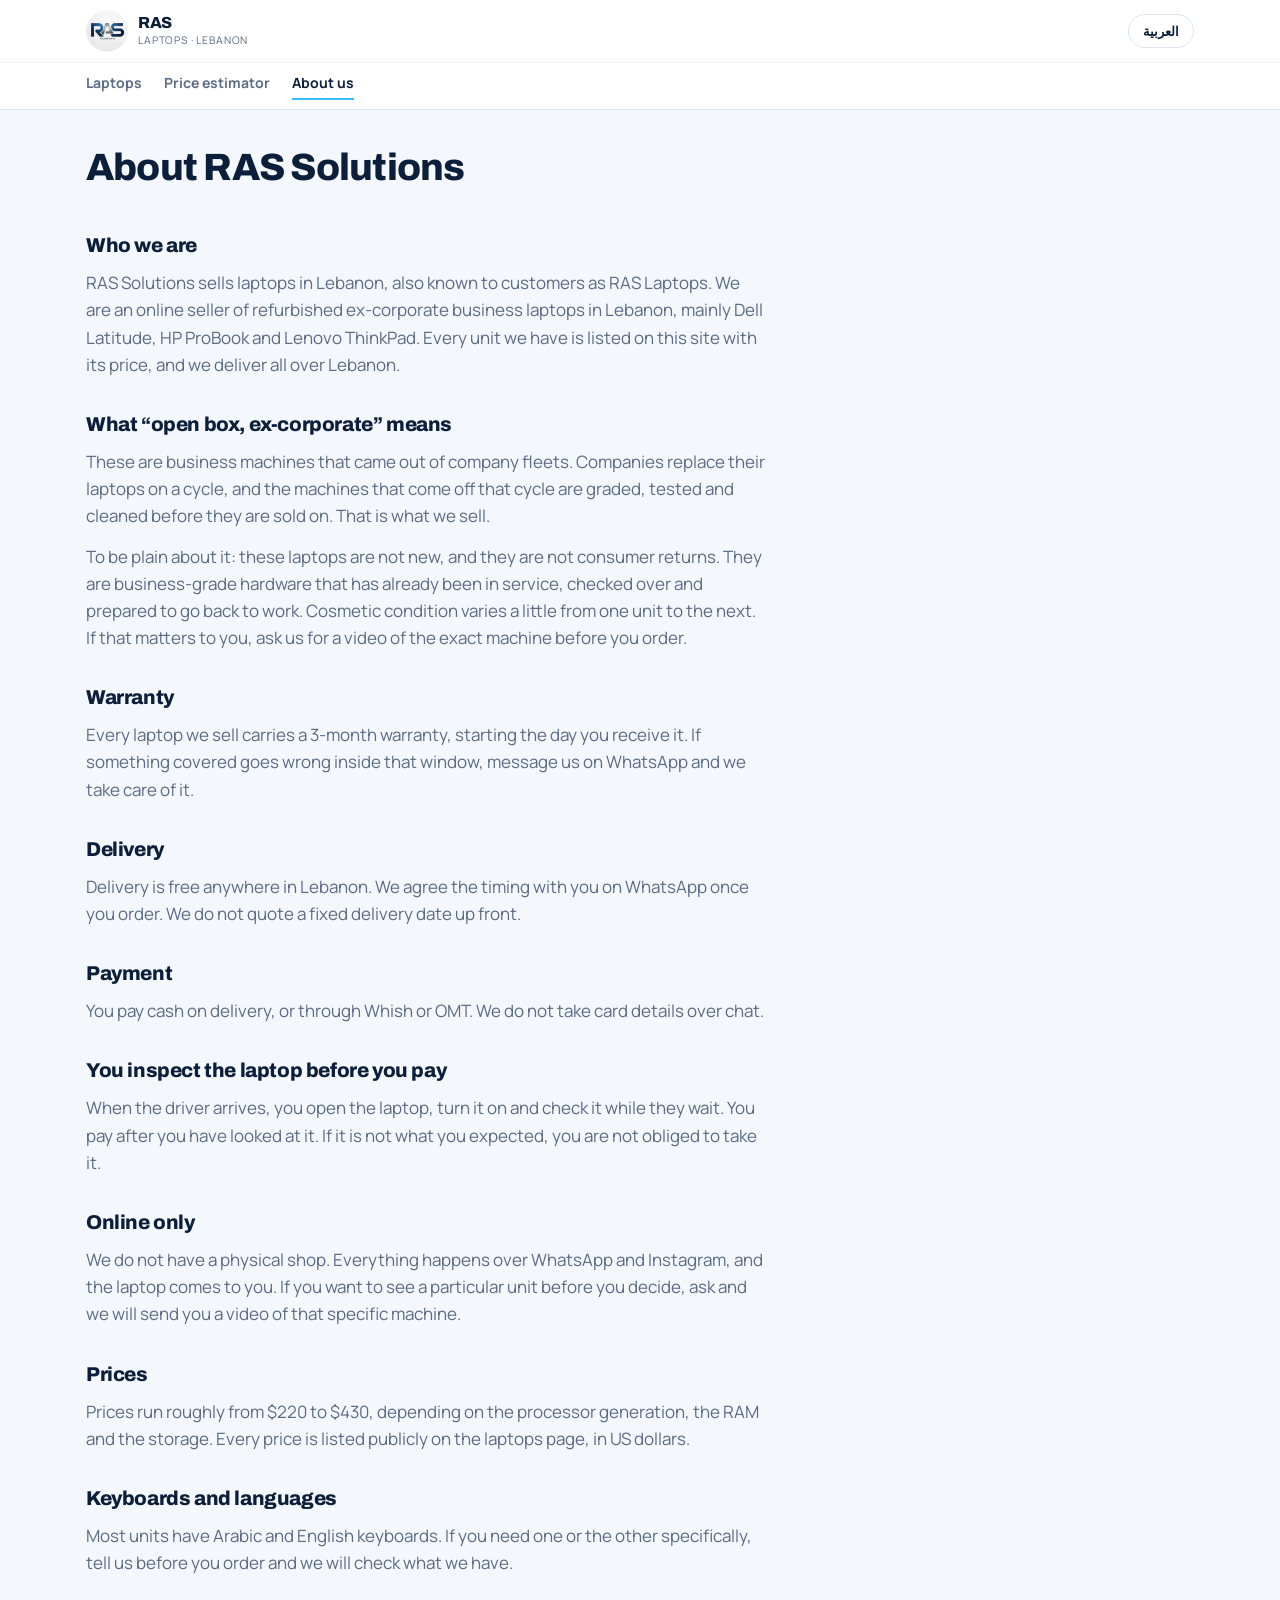
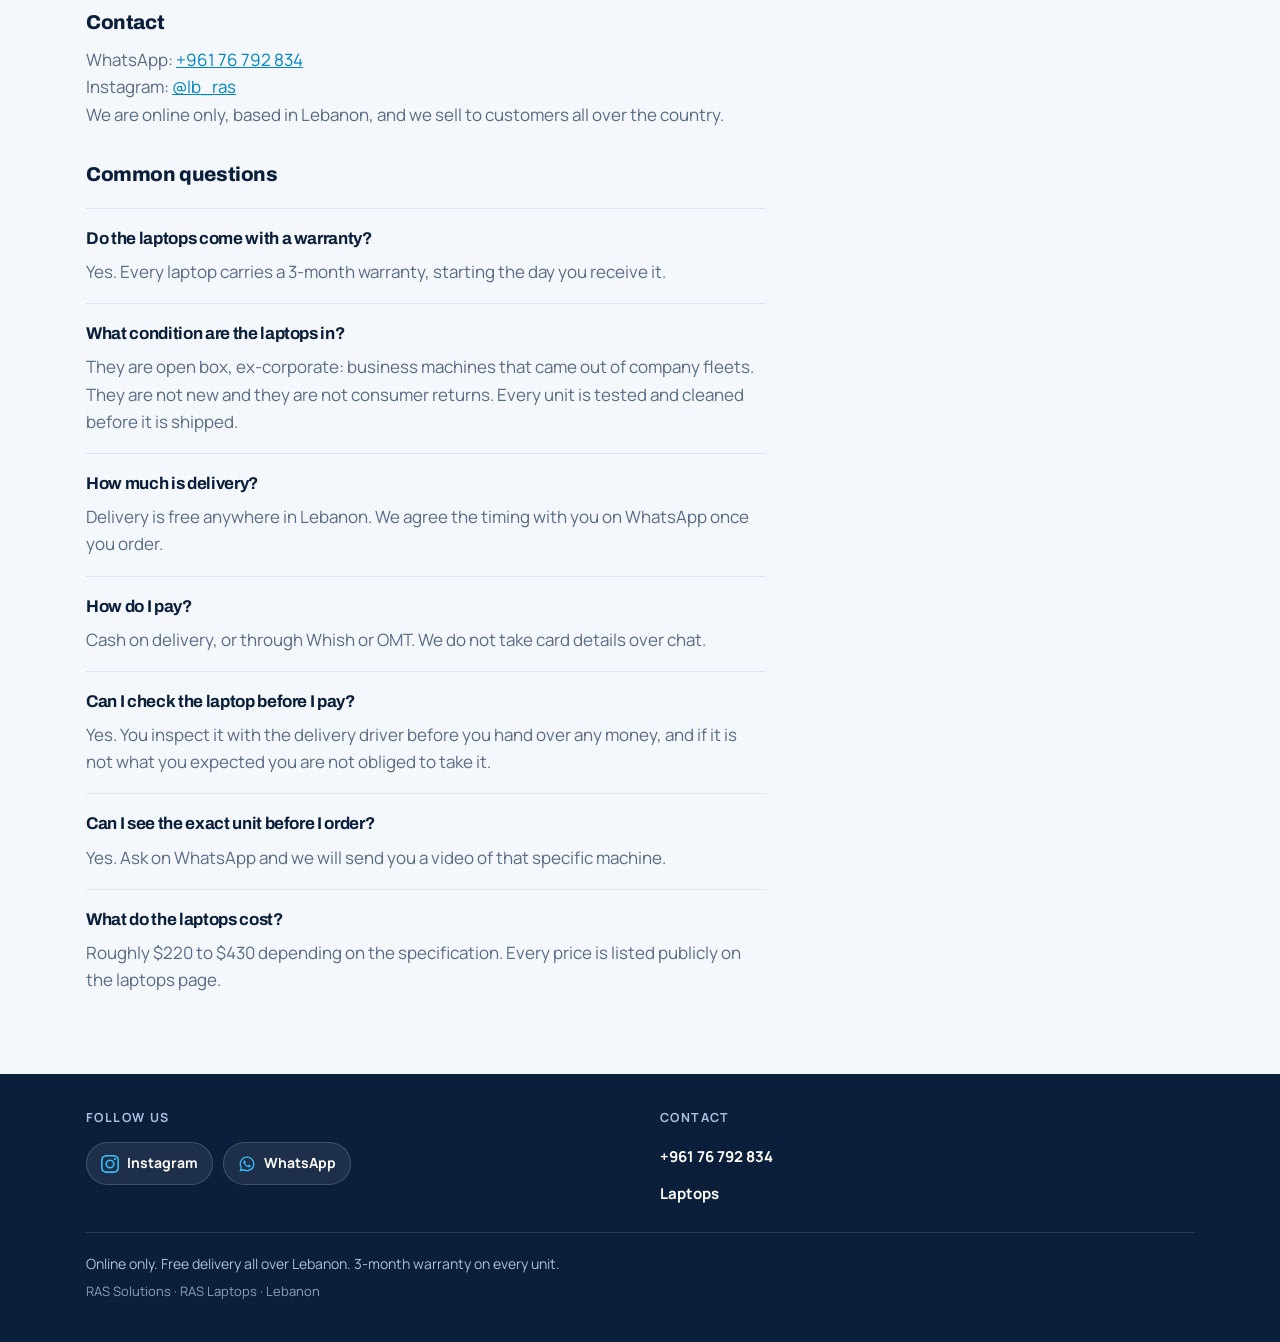
==== commit 863ace54: "Fix the tab icon and re-encode the product photos The tab icon: favicon.svg loaded fine (200, image/" ====
--- a/about.html
+++ b/about.html
@@ -9,7 +9,7 @@
 
 <link rel="canonical" href="https://fryangotit.github.io/ras-laptops/about.html">
 <meta name="theme-color" content="#0B1F3A">
-<link rel="icon" href="images/favicon.svg" type="image/svg+xml">
+<link rel="icon" href="images/favicon.png" type="image/png">
 <link rel="apple-touch-icon" href="images/logo.png">
 
 <meta property="og:type" content="article">
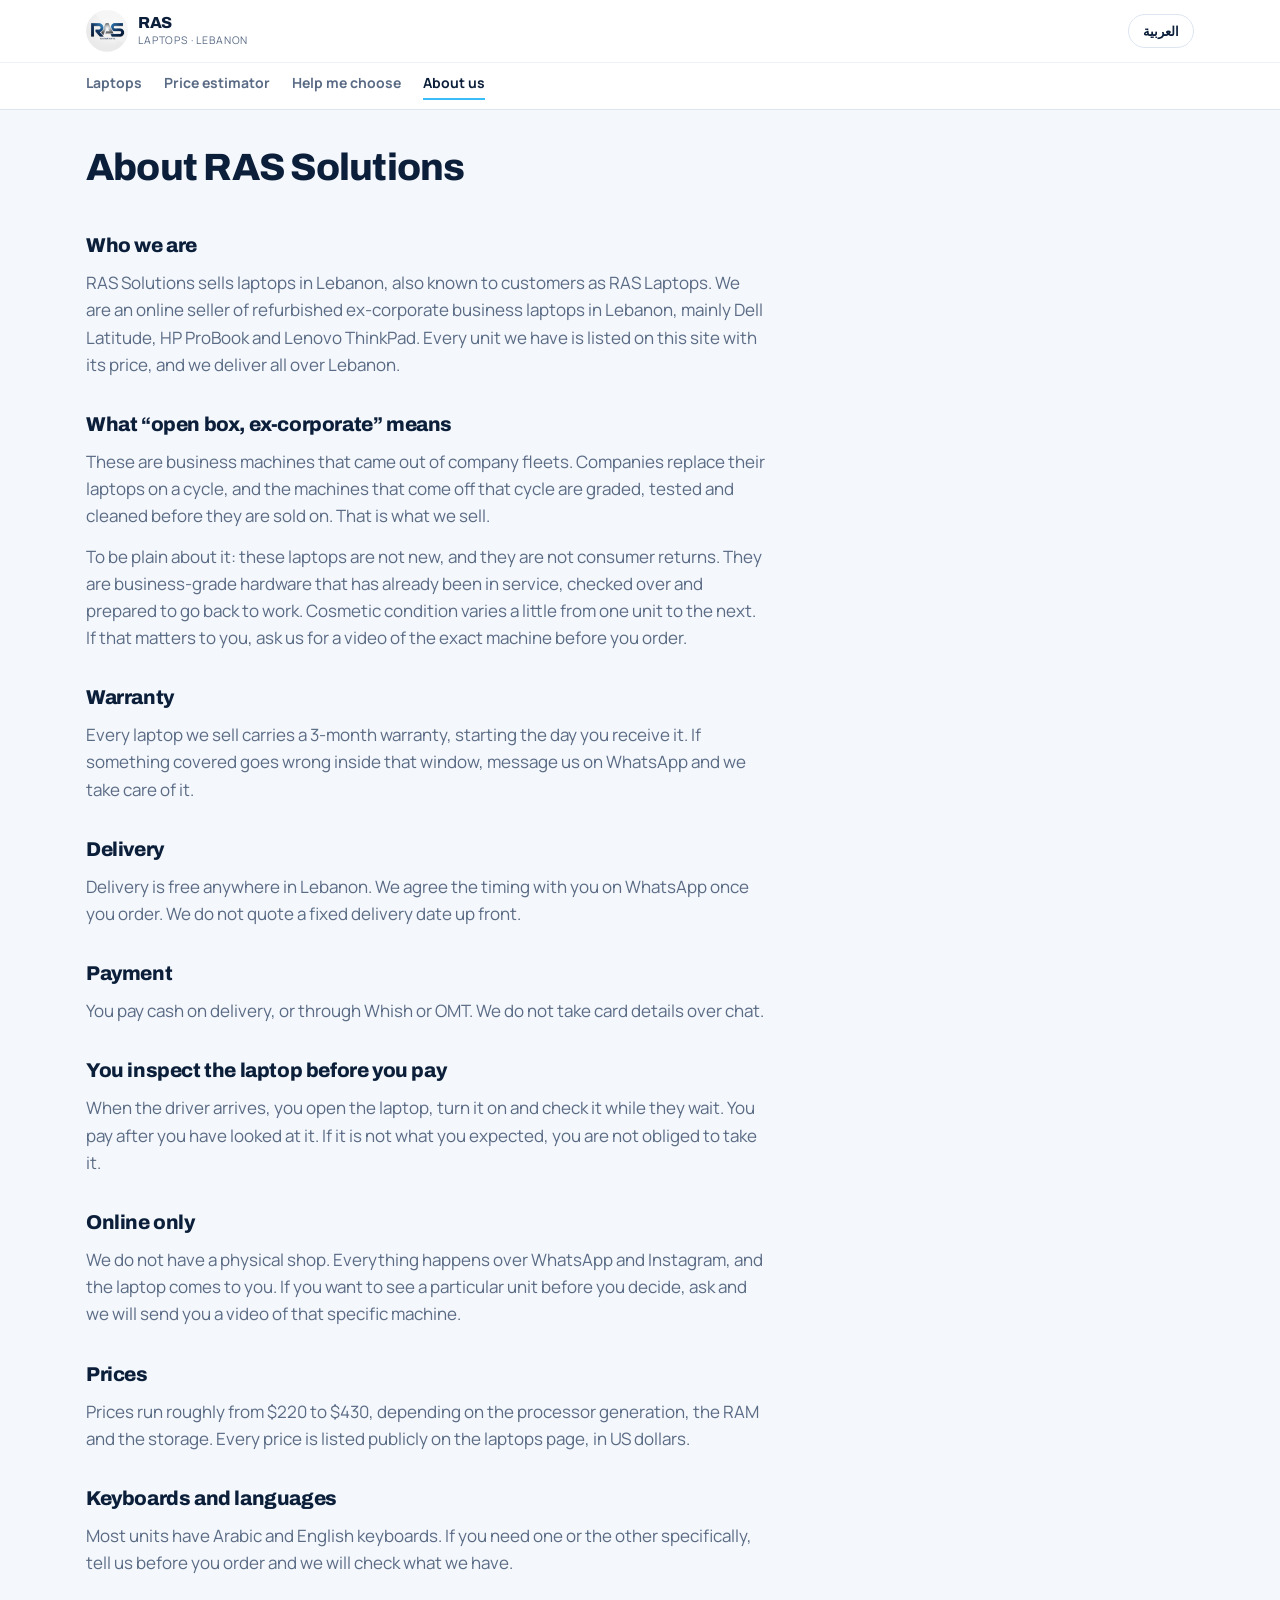
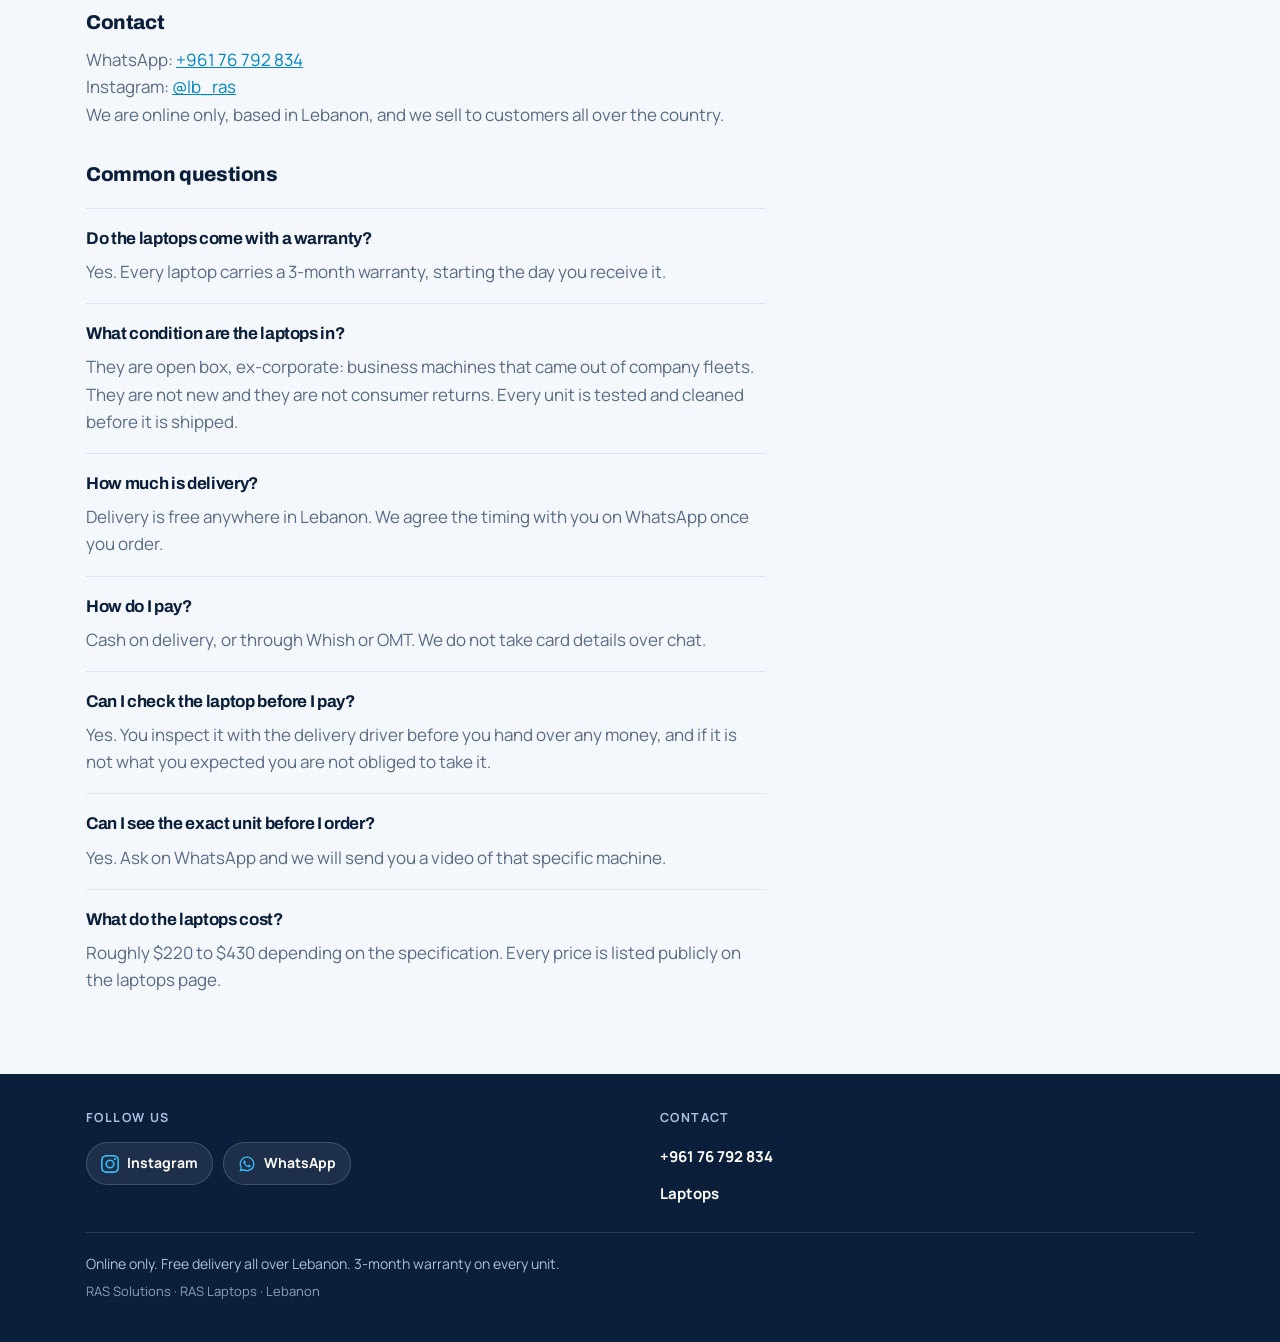
==== commit 6587f5c2: "Add a guided "help me choose" questionnaire choose.html asks five questions and recommends from what" ====
--- a/about.html
+++ b/about.html
@@ -7,7 +7,7 @@
 <title>About RAS Solutions — who we are, warranty, delivery and payment</title>
 <meta name="description" content="RAS Solutions is an online seller of open box, ex-corporate business laptops in Lebanon — Dell Latitude, HP ProBook, Lenovo ThinkPad. 3-month warranty, free delivery all over Lebanon, cash on delivery or Whish / OMT, and you inspect the laptop with the driver before you pay.">
 
-<link rel="canonical" href="https://fryangotit.github.io/ras-laptops/about.html">
+<link rel="canonical" href="https://raslaptops.com/about">
 <meta name="theme-color" content="#0B1F3A">
 <link rel="icon" href="images/favicon.png" type="image/png">
 <link rel="apple-touch-icon" href="images/logo.png">
@@ -16,16 +16,16 @@
 <meta property="og:site_name" content="RAS Solutions">
 <meta property="og:locale" content="en_US">
 <meta property="og:locale:alternate" content="ar_LB">
-<meta property="og:url" content="https://fryangotit.github.io/ras-laptops/about.html">
+<meta property="og:url" content="https://raslaptops.com/about">
 <meta property="og:title" content="About RAS Solutions — who we are, warranty, delivery and payment">
 <meta property="og:description" content="Online seller of open box, ex-corporate business laptops in Lebanon. 3-month warranty, free delivery, cash on delivery or Whish / OMT, and you inspect the laptop before you pay.">
-<meta property="og:image" content="https://fryangotit.github.io/ras-laptops/images/og-cover.png">
+<meta property="og:image" content="https://raslaptops.com/images/og-cover.png">
 <meta property="og:image:width" content="1200">
 <meta property="og:image:height" content="630">
 <meta name="twitter:card" content="summary_large_image">
 <meta name="twitter:title" content="About RAS Solutions — who we are, warranty, delivery and payment">
 <meta name="twitter:description" content="Online seller of open box, ex-corporate business laptops in Lebanon. 3-month warranty, free delivery, cash on delivery or Whish / OMT.">
-<meta name="twitter:image" content="https://fryangotit.github.io/ras-laptops/images/og-cover.png">
+<meta name="twitter:image" content="https://raslaptops.com/images/og-cover.png">
 
 <link rel="preconnect" href="https://fonts.googleapis.com">
 <link rel="preconnect" href="https://fonts.gstatic.com" crossorigin>
@@ -60,6 +60,7 @@
     <div class="wrap nav-row">
       <a href="index.html" data-i18n="navProducts">Laptops</a>
       <a href="estimate.html" data-i18n="navEstimate">Price estimator</a>
+      <a href="choose.html" data-i18n="navChoose">Help me choose</a>
       <a href="about.html" class="is-current" data-i18n="navAbout">About us</a>
     </div>
   </nav>
--- a/style.css
+++ b/style.css
@@ -474,3 +474,150 @@
 .est-breakdown td:first-child { color: var(--text); font-weight: 600; white-space: nowrap; }
 .est-breakdown .num { text-align: end; font-variant-numeric: tabular-nums; white-space: nowrap; }
 .est-breakdown .row-sum td { font-weight: 700; color: var(--navy); background: var(--surface-2); }
+
+/* ---------- variant buttons ------------------------------------------- */
+
+.variants { display: flex; flex-wrap: wrap; gap: 6px; margin-top: 10px; }
+
+.vpill {
+  background: var(--surface); border: 1px solid var(--border); color: var(--text-muted);
+  border-radius: 999px; padding: 5px 11px;
+  font-family: var(--font-body); font-size: 12.5px; font-weight: 700;
+  cursor: pointer; white-space: nowrap;
+  transition: background-color .15s ease, border-color .15s ease, color .15s ease;
+}
+.vpill:hover { border-color: var(--royal); color: var(--royal); }
+.vpill.is-on { background: var(--navy); border-color: var(--navy); color: var(--on-dark); }
+
+/* ---------- deals carousel ------------------------------------------- */
+
+.deals-section { padding-top: 22px; }
+
+.deals-heading {
+  margin: 0 0 14px; font-size: 20px; color: var(--navy);
+}
+
+.deals { display: grid; gap: 18px; grid-template-columns: 1fr; }
+@media (min-width: 900px) { .deals { grid-template-columns: repeat(2, 1fr); } }
+
+.deal {
+  background: var(--surface); border: 1px solid var(--border);
+  border-radius: var(--radius); box-shadow: var(--shadow); overflow: hidden;
+}
+
+.deal-frame { position: relative; background: var(--surface-2); }
+
+/* the browser does the swiping; the script only keeps the dots in step */
+.deal-slides {
+  display: flex;
+  overflow-x: auto;
+  scroll-snap-type: x mandatory;
+  scrollbar-width: none;
+  -webkit-overflow-scrolling: touch;
+}
+.deal-slides::-webkit-scrollbar { display: none; }
+
+.deal-slide { flex: 0 0 100%; scroll-snap-align: center; }
+.deal-slide img { width: 100%; height: auto; display: block; }
+
+.deal-arrow {
+  position: absolute; top: 50%; transform: translateY(-50%);
+  display: grid; place-items: center;
+  width: 36px; height: 36px; padding: 0;
+  background: rgba(255, 255, 255, 0.92); color: var(--navy);
+  border: 1px solid var(--border); border-radius: 50%;
+  cursor: pointer; opacity: 0; transition: opacity .15s ease, background-color .15s ease;
+}
+.deal-arrow.prev { inset-inline-start: 10px; }
+.deal-arrow.next { inset-inline-end: 10px; }
+.deal-arrow:hover { background: #fff; }
+.deal-frame:hover .deal-arrow, .deal-arrow:focus-visible { opacity: 1; }
+/* on a touch screen there is no hover, and swiping is the point */
+@media (hover: none) { .deal-arrow { display: none; } }
+
+/* the arrows point the way the page reads */
+html[dir="rtl"] .deal-arrow svg { transform: scaleX(-1); }
+
+.deal-dots {
+  position: absolute; inset-inline: 0; bottom: 10px;
+  display: flex; justify-content: center; gap: 6px;
+}
+.deal-dot {
+  width: 7px; height: 7px; padding: 0;
+  border: 0; border-radius: 50%; cursor: pointer;
+  background: rgba(255, 255, 255, 0.55);
+  box-shadow: 0 0 0 1px rgba(11, 31, 58, 0.25);
+  transition: background-color .15s ease, width .15s ease;
+}
+.deal-dot.is-on { background: #fff; width: 18px; border-radius: 999px; }
+
+.deal-body { padding: 15px 16px 16px; }
+.deal-title { margin: 0 0 5px; font-size: 17px; color: var(--navy); }
+.deal-text { margin: 0; font-size: 14px; color: var(--text-muted); }
+.deal-actions { display: flex; flex-wrap: wrap; gap: 9px; margin: 14px 0 0; }
+.deal-actions .btn { flex: 1 1 auto; }
+
+/* ---------- help me choose -------------------------------------------- */
+
+.chooser {
+  max-width: 640px;
+  background: var(--surface); border: 1px solid var(--border);
+  border-radius: var(--radius); box-shadow: var(--shadow);
+  padding: 20px 18px 22px; margin-bottom: 34px;
+}
+
+.ch-progress {
+  height: 4px; border-radius: 999px; background: var(--surface-2);
+  overflow: hidden; margin-bottom: 16px;
+}
+.ch-progress span {
+  display: block; height: 100%; background: var(--cyan);
+  transition: width .25s ease;
+}
+.ch-progress.done span { background: var(--in-stock); }
+
+.ch-step {
+  margin: 0 0 6px; font-size: 12.5px; font-weight: 700; color: var(--text-muted);
+  text-transform: uppercase; letter-spacing: 0.09em;
+}
+html[lang="ar"] .ch-step { text-transform: none; letter-spacing: 0; font-size: 14px; }
+
+.ch-question { margin: 0 0 16px; font-size: 21px; color: var(--navy); }
+
+.ch-answers { display: grid; gap: 9px; }
+.ch-answer {
+  width: 100%; text-align: start;
+  background: var(--surface); border: 1px solid var(--border); color: var(--text);
+  border-radius: var(--radius-btn); padding: 14px 15px;
+  font-family: var(--font-body); font-size: 15.5px; font-weight: 600; line-height: 1.4;
+  cursor: pointer;
+  transition: background-color .15s ease, border-color .15s ease, color .15s ease;
+}
+.ch-answer:hover { border-color: var(--royal); background: var(--surface-2); }
+.ch-answer.is-on { background: var(--navy); border-color: var(--navy); color: var(--on-dark); }
+
+.ch-nav { margin: 16px 0 0; }
+
+.ch-picks { display: grid; gap: 18px; grid-template-columns: 1fr; }
+@media (min-width: 760px) { .chooser { max-width: 900px; } .ch-picks { grid-template-columns: repeat(2, 1fr); } }
+
+.ch-pick { display: flex; flex-direction: column; }
+
+.ch-why {
+  list-style: none; margin: 0 0 10px; padding: 0;
+  display: flex; flex-direction: column; gap: 5px;
+}
+.ch-why li {
+  position: relative; padding-inline-start: 20px;
+  font-size: 13.5px; color: var(--text-muted);
+}
+.ch-why li::before {
+  content: ""; position: absolute; inset-inline-start: 4px; top: 8px;
+  width: 6px; height: 6px; border-radius: 50%; background: var(--in-stock);
+}
+.ch-why li.over { color: var(--text-muted); }
+.ch-why li.over::before { background: var(--text-muted); }
+
+.ch-none { margin: 0 0 16px; color: var(--text-muted); }
+.ch-actions { display: flex; flex-wrap: wrap; gap: 10px; margin: 20px 0 0; }
+.ch-actions .btn { flex: 1 1 auto; }
